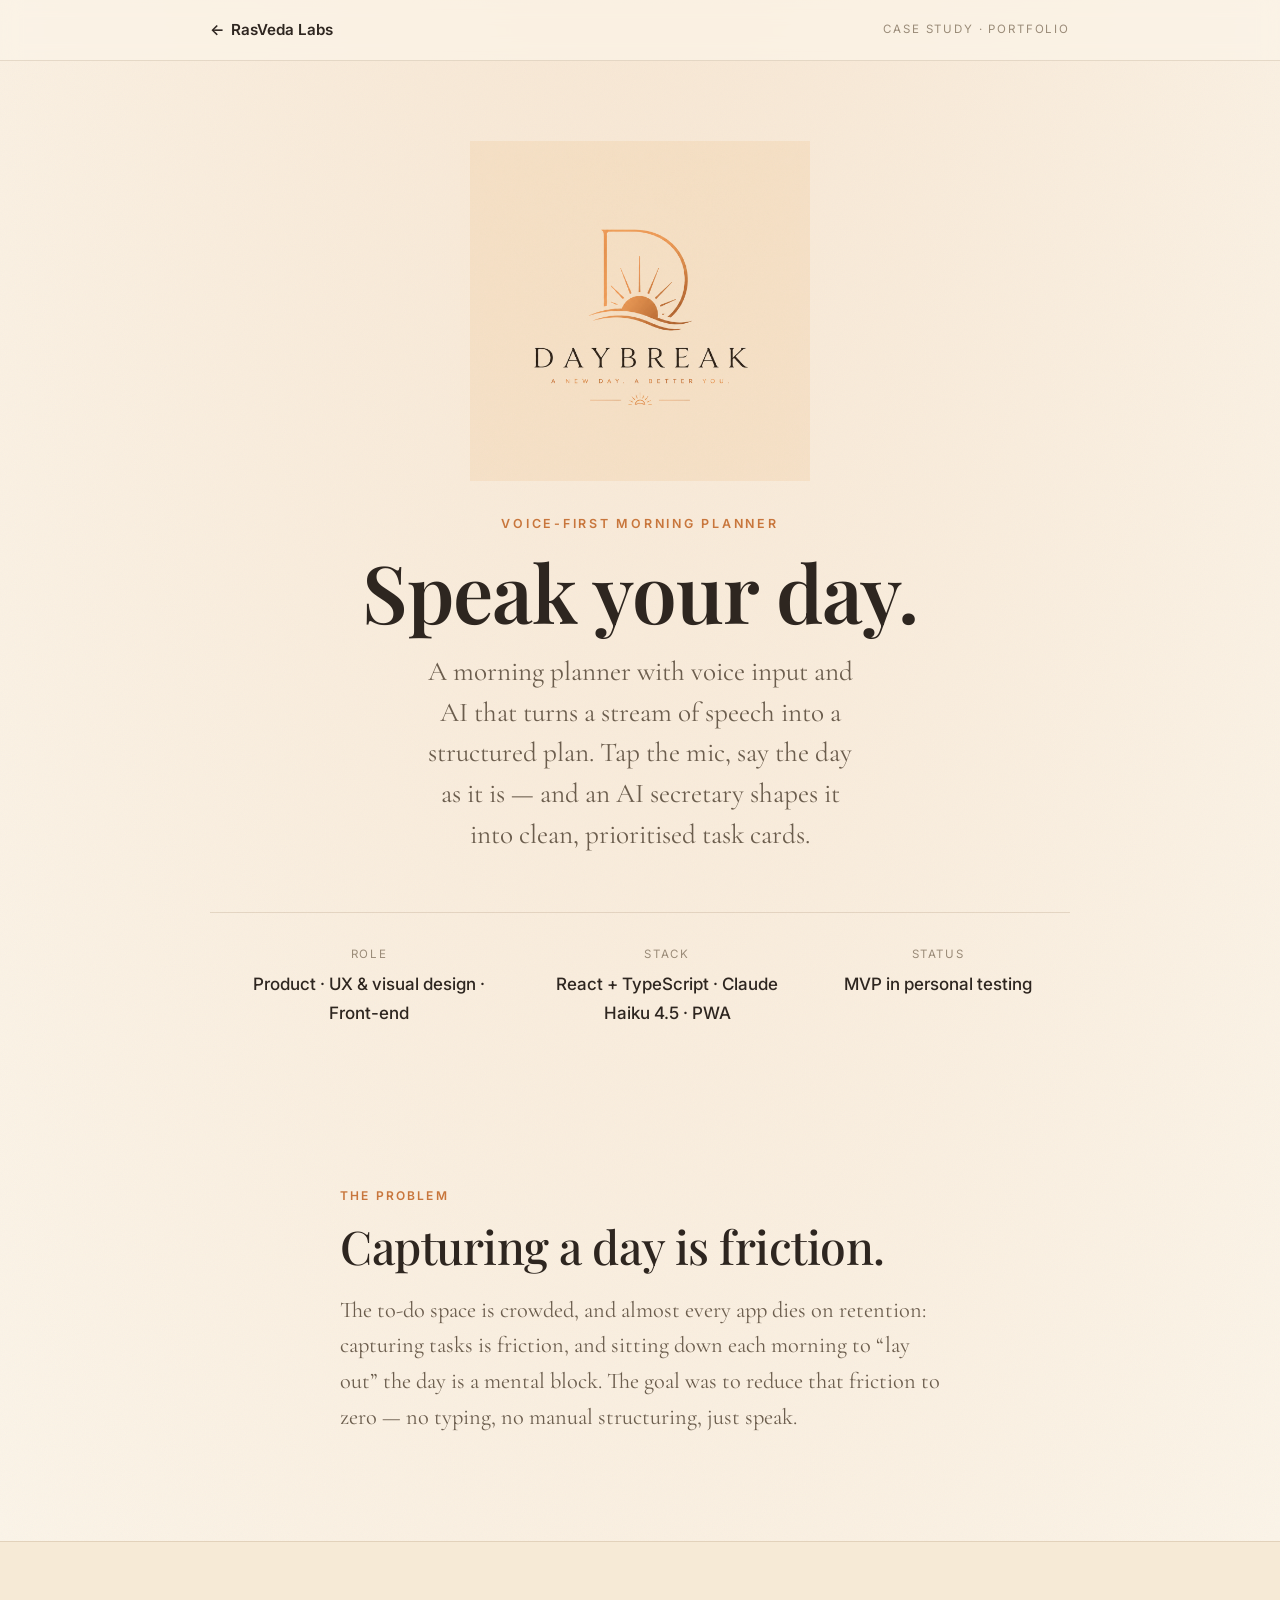
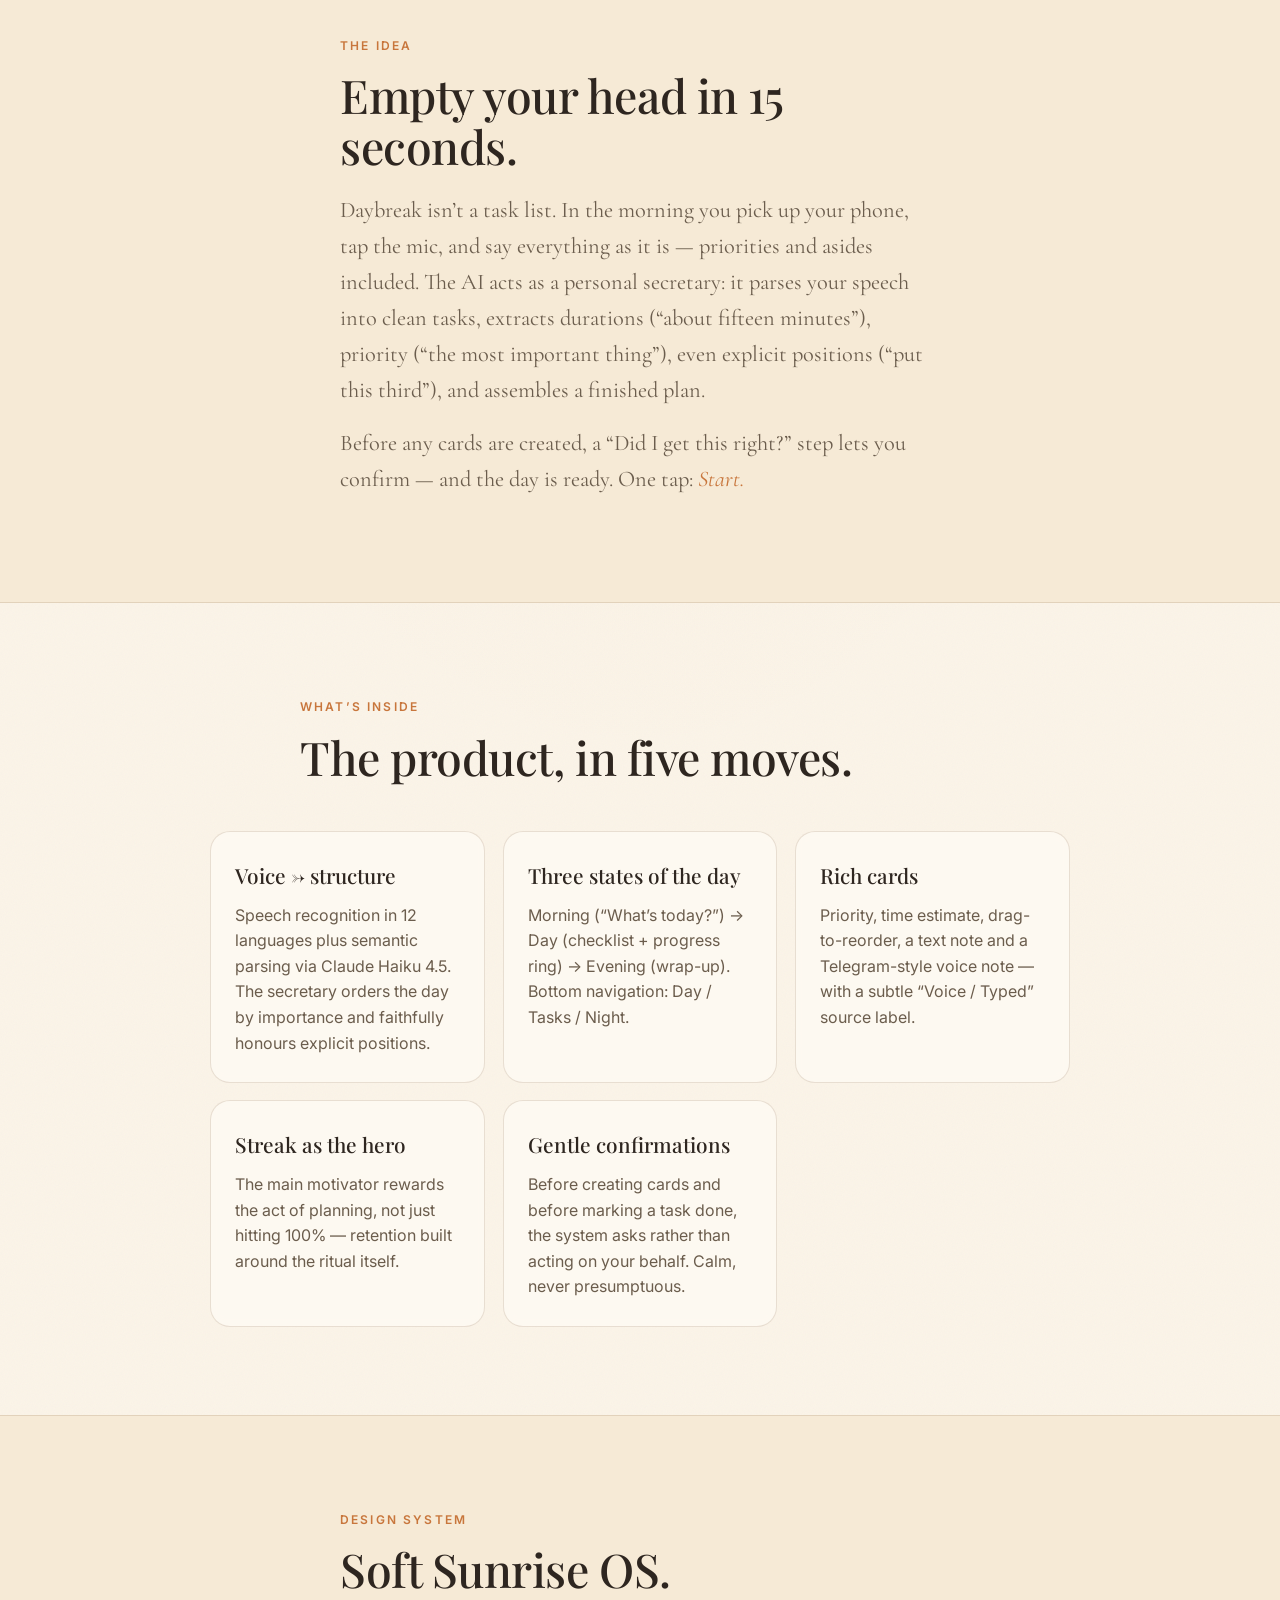
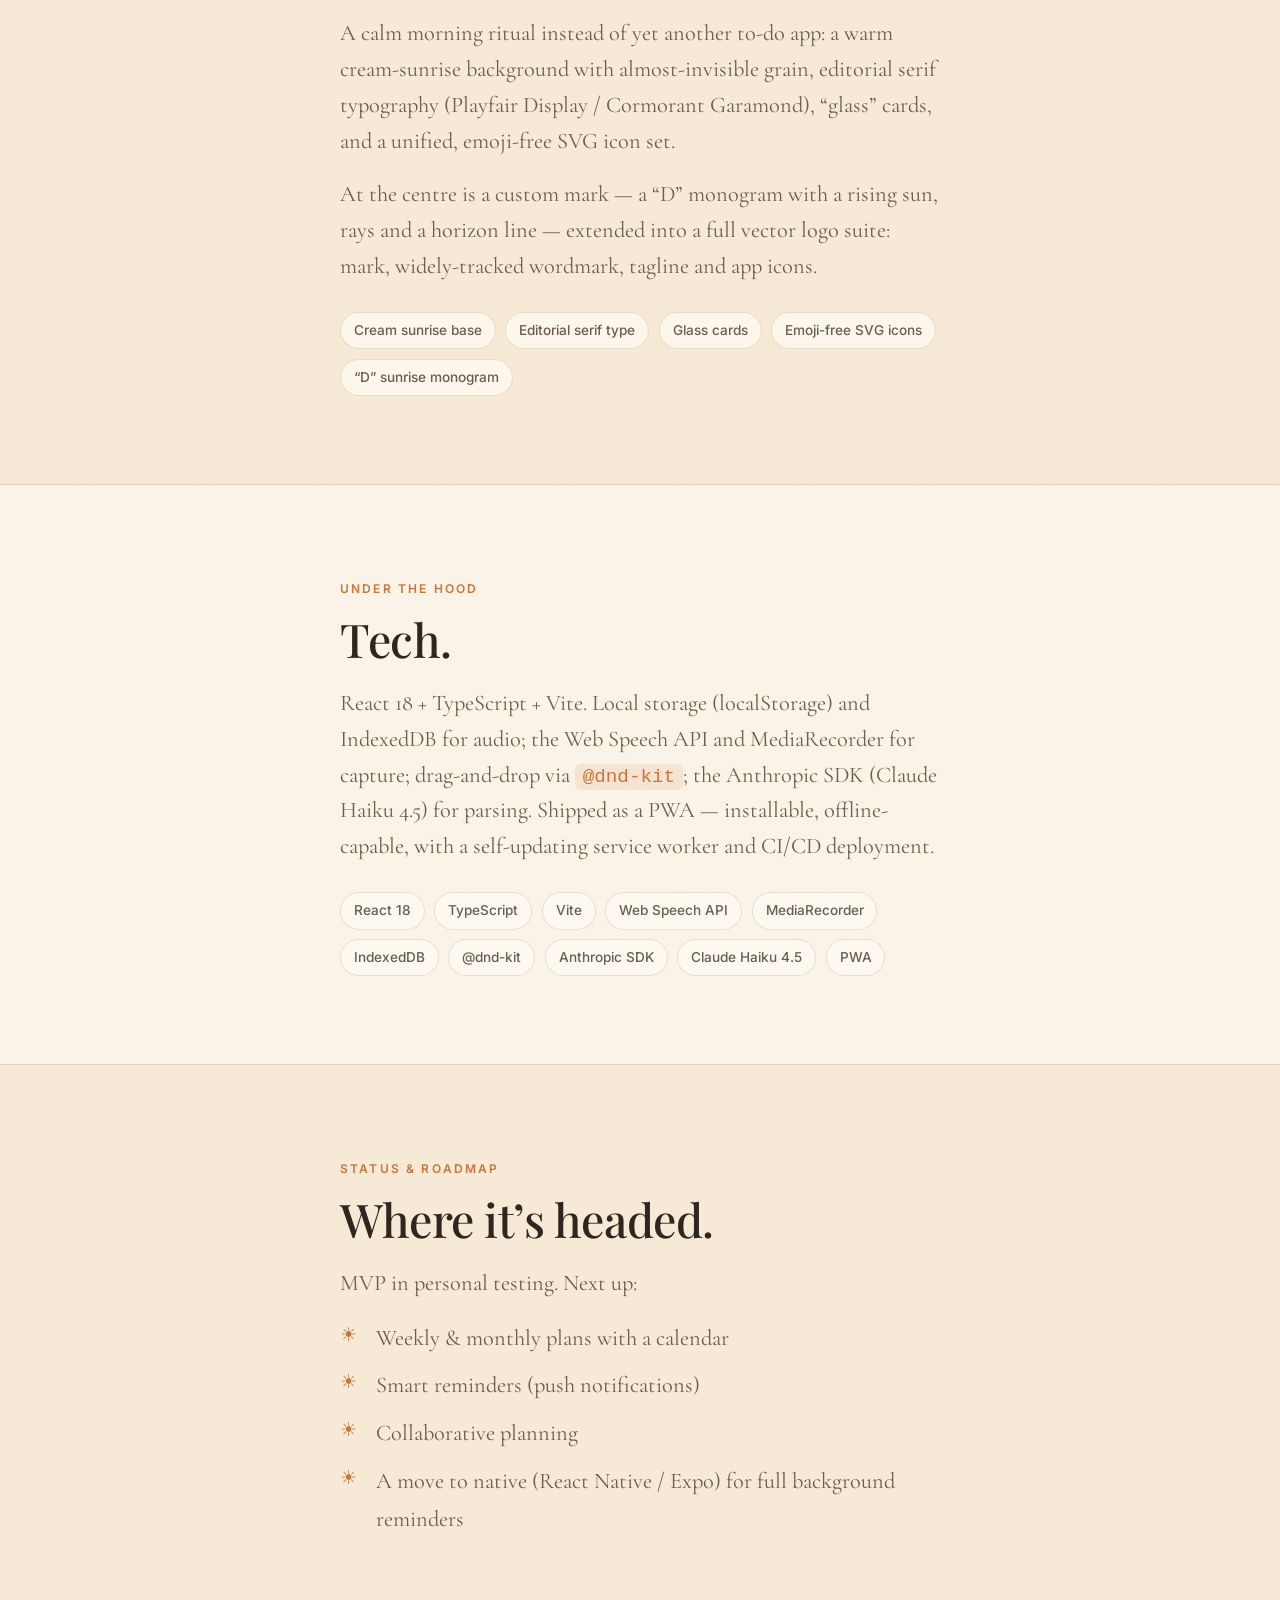
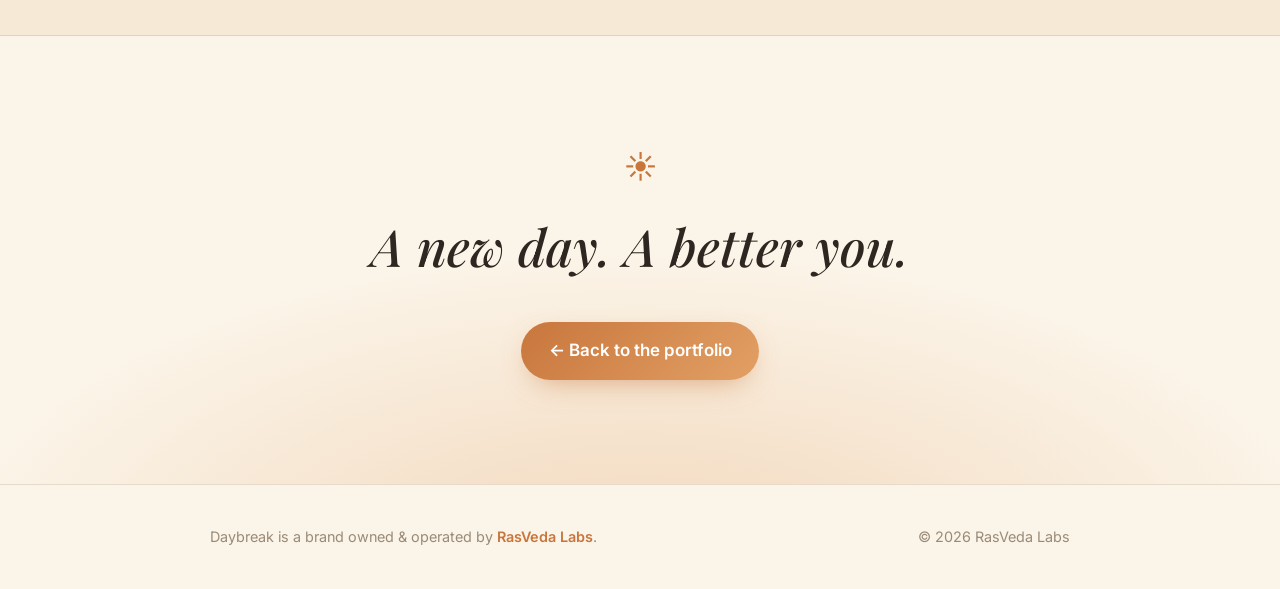
==== brands/daybreak.html @ 84ca842f "Add Daybreak case-study page and update its portfolio card Replace the Daybreak placeholder with rea" ====
<!DOCTYPE html>
<html lang="en">
<head>
  <meta charset="UTF-8" />
  <meta name="viewport" content="width=device-width, initial-scale=1.0" />
  <title>Daybreak — Speak your day · A RasVeda Labs brand</title>
  <meta name="description" content="Daybreak is a morning planner with voice input and AI that turns a stream of speech into a structured plan. A RasVeda Labs brand." />
  <meta name="theme-color" content="#fbf4e8" />

  <meta property="og:type" content="website" />
  <meta property="og:title" content="Daybreak — Speak your day" />
  <meta property="og:description" content="A morning planner with voice input and AI that turns a stream of speech into a structured plan." />
  <meta property="og:site_name" content="RasVeda Labs" />
  <meta property="og:image" content="../assets/daybreak-logo.png" />

  <link rel="icon" href="../assets/favicon.svg" type="image/svg+xml" />
  <link rel="preconnect" href="https://fonts.googleapis.com" />
  <link rel="preconnect" href="https://fonts.gstatic.com" crossorigin />
  <link href="https://fonts.googleapis.com/css2?family=Cormorant+Garamond:ital,wght@0,400;0,500;0,600;1,400&family=Playfair+Display:wght@400;500;600;700&family=Inter:wght@400;500;600&display=swap" rel="stylesheet" />
  <link rel="stylesheet" href="../styles/daybreak.css" />
</head>
<body>
  <a class="skip-link" href="#main">Skip to content</a>

  <header class="db-topbar">
    <div class="db-container db-topbar__inner">
      <a class="db-back" href="../index.html#brands">
        <span aria-hidden="true">←</span> RasVeda Labs
      </a>
      <span class="db-topbar__tag">Case study · Portfolio</span>
    </div>
  </header>

  <main id="main">
    <!-- HERO -->
    <section class="db-hero">
      <div class="db-container db-hero__inner">
        <img class="db-hero__logo reveal" src="../assets/daybreak-logo.png"
             alt="Daybreak — a new day, a better you" width="360" height="360" />
        <p class="db-eyebrow reveal">Voice-first morning planner</p>
        <h1 class="db-hero__title reveal">Speak your day.</h1>
        <p class="db-hero__lead reveal">
          A morning planner with voice input and AI that turns a stream of speech
          into a structured plan. Tap the mic, say the day as it is — and an AI
          secretary shapes it into clean, prioritised task cards.
        </p>

        <dl class="db-meta reveal" aria-label="Project details">
          <div>
            <dt>Role</dt>
            <dd>Product · UX &amp; visual design · Front-end</dd>
          </div>
          <div>
            <dt>Stack</dt>
            <dd>React + TypeScript · Claude Haiku 4.5 · PWA</dd>
          </div>
          <div>
            <dt>Status</dt>
            <dd>MVP in personal testing</dd>
          </div>
        </dl>
      </div>
    </section>

    <!-- PROBLEM -->
    <section class="db-section">
      <div class="db-container db-prose">
        <span class="db-kicker reveal">The problem</span>
        <h2 class="db-h2 reveal">Capturing a day is friction.</h2>
        <p class="reveal">
          The to-do space is crowded, and almost every app dies on retention:
          capturing tasks is friction, and sitting down each morning to
          &ldquo;lay out&rdquo; the day is a mental block. The goal was to reduce
          that friction to zero — no typing, no manual structuring, just speak.
        </p>
      </div>
    </section>

    <!-- IDEA -->
    <section class="db-section db-section--tint">
      <div class="db-container db-prose">
        <span class="db-kicker reveal">The idea</span>
        <h2 class="db-h2 reveal">Empty your head in 15 seconds.</h2>
        <p class="reveal">
          Daybreak isn&rsquo;t a task list. In the morning you pick up your phone,
          tap the mic, and say everything as it is — priorities and asides
          included. The AI acts as a personal secretary: it parses your speech
          into clean tasks, extracts durations (&ldquo;about fifteen minutes&rdquo;),
          priority (&ldquo;the most important thing&rdquo;), even explicit positions
          (&ldquo;put this third&rdquo;), and assembles a finished plan.
        </p>
        <p class="reveal">
          Before any cards are created, a &ldquo;Did I get this right?&rdquo; step
          lets you confirm — and the day is ready. One tap: <em>Start.</em>
        </p>
      </div>
    </section>

    <!-- WHAT'S INSIDE -->
    <section class="db-section">
      <div class="db-container">
        <div class="db-prose">
          <span class="db-kicker reveal">What&rsquo;s inside</span>
          <h2 class="db-h2 reveal">The product, in five moves.</h2>
        </div>

        <div class="db-features">
          <article class="db-card reveal">
            <h3>Voice → structure</h3>
            <p>
              Speech recognition in 12 languages plus semantic parsing via
              Claude Haiku 4.5. The secretary orders the day by importance and
              faithfully honours explicit positions.
            </p>
          </article>

          <article class="db-card reveal">
            <h3>Three states of the day</h3>
            <p>
              Morning (&ldquo;What&rsquo;s today?&rdquo;) → Day (checklist + progress
              ring) → Evening (wrap-up). Bottom navigation: Day / Tasks / Night.
            </p>
          </article>

          <article class="db-card reveal">
            <h3>Rich cards</h3>
            <p>
              Priority, time estimate, drag-to-reorder, a text note and a
              Telegram-style voice note — with a subtle
              &ldquo;Voice / Typed&rdquo; source label.
            </p>
          </article>

          <article class="db-card reveal">
            <h3>Streak as the hero</h3>
            <p>
              The main motivator rewards the act of planning, not just hitting
              100% — retention built around the ritual itself.
            </p>
          </article>

          <article class="db-card reveal">
            <h3>Gentle confirmations</h3>
            <p>
              Before creating cards and before marking a task done, the system
              asks rather than acting on your behalf. Calm, never presumptuous.
            </p>
          </article>
        </div>
      </div>
    </section>

    <!-- DESIGN SYSTEM -->
    <section class="db-section db-section--tint">
      <div class="db-container db-prose">
        <span class="db-kicker reveal">Design system</span>
        <h2 class="db-h2 reveal">Soft Sunrise OS.</h2>
        <p class="reveal">
          A calm morning ritual instead of yet another to-do app: a warm
          cream-sunrise background with almost-invisible grain, editorial serif
          typography (Playfair Display / Cormorant Garamond), &ldquo;glass&rdquo;
          cards, and a unified, emoji-free SVG icon set.
        </p>
        <p class="reveal">
          At the centre is a custom mark — a &ldquo;D&rdquo; monogram with a rising
          sun, rays and a horizon line — extended into a full vector logo suite:
          mark, widely-tracked wordmark, tagline and app icons.
        </p>

        <ul class="db-chips reveal" aria-label="Design tokens">
          <li>Cream sunrise base</li>
          <li>Editorial serif type</li>
          <li>Glass cards</li>
          <li>Emoji-free SVG icons</li>
          <li>&ldquo;D&rdquo; sunrise monogram</li>
        </ul>
      </div>
    </section>

    <!-- TECH -->
    <section class="db-section">
      <div class="db-container db-prose">
        <span class="db-kicker reveal">Under the hood</span>
        <h2 class="db-h2 reveal">Tech.</h2>
        <p class="reveal">
          React 18 + TypeScript + Vite. Local storage (localStorage) and IndexedDB
          for audio; the Web Speech API and MediaRecorder for capture;
          drag-and-drop via <code>@dnd-kit</code>; the Anthropic SDK
          (Claude Haiku 4.5) for parsing. Shipped as a PWA — installable,
          offline-capable, with a self-updating service worker and CI/CD
          deployment.
        </p>

        <div class="db-stack reveal" aria-label="Technologies">
          <span>React 18</span><span>TypeScript</span><span>Vite</span>
          <span>Web Speech API</span><span>MediaRecorder</span>
          <span>IndexedDB</span><span>@dnd-kit</span>
          <span>Anthropic SDK</span><span>Claude Haiku 4.5</span><span>PWA</span>
        </div>
      </div>
    </section>

    <!-- ROADMAP -->
    <section class="db-section db-section--tint">
      <div class="db-container db-prose">
        <span class="db-kicker reveal">Status &amp; roadmap</span>
        <h2 class="db-h2 reveal">Where it&rsquo;s headed.</h2>
        <p class="reveal">
          MVP in personal testing. Next up:
        </p>
        <ul class="db-roadmap reveal">
          <li>Weekly &amp; monthly plans with a calendar</li>
          <li>Smart reminders (push notifications)</li>
          <li>Collaborative planning</li>
          <li>A move to native (React Native / Expo) for full background reminders</li>
        </ul>
      </div>
    </section>

    <!-- CTA -->
    <section class="db-cta">
      <div class="db-container">
        <p class="db-cta__mark reveal">☀</p>
        <h2 class="db-cta__title reveal">A new day. A better you.</h2>
        <a class="db-btn reveal" href="../index.html#brands">← Back to the portfolio</a>
      </div>
    </section>
  </main>

  <footer class="db-footer">
    <div class="db-container db-footer__inner">
      <p>Daybreak is a brand owned &amp; operated by <a href="../index.html">RasVeda Labs</a>.</p>
      <p class="db-footer__meta">&copy; <span id="year">2026</span> RasVeda Labs</p>
    </div>
  </footer>

  <script>
    // Scroll reveal + current year (self-contained, no dependencies)
    (function () {
      var items = document.querySelectorAll(".reveal");
      var reduce = window.matchMedia("(prefers-reduced-motion: reduce)").matches;
      if (reduce || !("IntersectionObserver" in window)) {
        items.forEach(function (el) { el.classList.add("is-visible"); });
      } else {
        var io = new IntersectionObserver(function (entries, obs) {
          entries.forEach(function (e) {
            if (e.isIntersecting) { e.target.classList.add("is-visible"); obs.unobserve(e.target); }
          });
        }, { threshold: 0.12, rootMargin: "0px 0px -6% 0px" });
        items.forEach(function (el) { io.observe(el); });
      }
      var y = document.getElementById("year");
      if (y) y.textContent = new Date().getFullYear();
    })();
  </script>
</body>
</html>
---- styles/daybreak.css ----
/* =========================================================
   Daybreak — "Soft Sunrise OS"
   Case-study page for the RasVeda Labs portfolio
   ========================================================= */

:root {
  --db-bg:        #fbf4e8;   /* cream sunrise */
  --db-bg-tint:   #f6ead6;   /* warmer band   */
  --db-card:      rgba(255, 252, 246, 0.66);
  --db-line:      rgba(120, 84, 48, 0.16);

  --db-ink:       #2e2620;   /* deep warm brown */
  --db-ink-soft:  #6b5d4d;
  --db-ink-dim:   #9a8b78;

  --db-accent:    #c8763c;   /* terracotta sunrise */
  --db-accent-2:  #e2a065;   /* light ray          */

  --db-radius:    20px;
  --db-maxw:      940px;

  --db-serif:  "Playfair Display", Georgia, "Times New Roman", serif;
  --db-serif2: "Cormorant Garamond", Georgia, serif;
  --db-sans:   "Inter", system-ui, -apple-system, "Segoe UI", Roboto, sans-serif;
  --db-ease:   cubic-bezier(0.22, 1, 0.36, 1);
}

* , *::before, *::after { box-sizing: border-box; }
html { scroll-behavior: smooth; }

@media (prefers-reduced-motion: reduce) {
  html { scroll-behavior: auto; }
  * { animation-duration: 0.001ms !important; transition-duration: 0.001ms !important; }
}

body {
  margin: 0;
  font-family: var(--db-sans);
  color: var(--db-ink);
  background: var(--db-bg);
  /* almost-invisible grain */
  background-image:
    radial-gradient(120% 90% at 50% -10%, rgba(226, 160, 101, 0.18), transparent 60%),
    url("data:image/svg+xml,%3Csvg xmlns='http://www.w3.org/2000/svg' width='120' height='120'%3E%3Cfilter id='n'%3E%3CfeTurbulence type='fractalNoise' baseFrequency='0.9' numOctaves='2'/%3E%3C/filter%3E%3Crect width='100%25' height='100%25' filter='url(%23n)' opacity='0.035'/%3E%3C/svg%3E");
  font-size: 17px;
  line-height: 1.7;
  -webkit-font-smoothing: antialiased;
  text-rendering: optimizeLegibility;
}

img { max-width: 100%; display: block; }
a { color: inherit; text-decoration: none; }

.skip-link {
  position: absolute; left: -999px; top: 0;
}
.skip-link:focus {
  position: fixed; left: 12px; top: 12px;
  background: var(--db-accent); color: #fff;
  padding: 10px 16px; border-radius: 10px; z-index: 100;
}

.db-container {
  width: 100%;
  max-width: var(--db-maxw);
  margin-inline: auto;
  padding-inline: clamp(20px, 5vw, 40px);
}

/* ---------- Topbar ---------- */
.db-topbar {
  position: sticky; top: 0; z-index: 20;
  backdrop-filter: blur(10px);
  background: rgba(251, 244, 232, 0.72);
  border-bottom: 1px solid var(--db-line);
}
.db-topbar__inner {
  display: flex; align-items: center; justify-content: space-between;
  height: 60px;
}
.db-back {
  font-weight: 600; font-size: 0.95rem; color: var(--db-ink);
  display: inline-flex; align-items: center; gap: 0.45em;
  transition: color 0.2s var(--db-ease);
}
.db-back:hover { color: var(--db-accent); }
.db-topbar__tag {
  font-size: 0.72rem; letter-spacing: 0.16em; text-transform: uppercase;
  color: var(--db-ink-dim);
}

/* ---------- Hero ---------- */
.db-hero { padding: clamp(2.5rem, 7vw, 5rem) 0 clamp(2.5rem, 6vw, 4rem); }
.db-hero__inner { text-align: center; }
.db-hero__logo {
  width: clamp(220px, 40vw, 340px); height: auto;
  margin: 0 auto clamp(1rem, 3vw, 2rem);
  mix-blend-mode: multiply;   /* melt the cream logo bg into the page */
}
.db-eyebrow {
  font-size: 0.78rem; letter-spacing: 0.22em; text-transform: uppercase;
  color: var(--db-accent); font-weight: 600; margin: 0 0 1rem;
}
.db-hero__title {
  font-family: var(--db-serif);
  font-weight: 600;
  font-size: clamp(2.8rem, 8vw, 5rem);
  line-height: 1.02; letter-spacing: -0.01em;
  margin: 0 0 1.25rem;
}
.db-hero__lead {
  font-family: var(--db-serif2);
  font-size: clamp(1.25rem, 3vw, 1.7rem);
  line-height: 1.5; color: var(--db-ink-soft);
  max-width: 34ch; margin: 0 auto;
}

/* ---------- Meta ---------- */
.db-meta {
  display: flex; flex-wrap: wrap; justify-content: center;
  gap: clamp(1.5rem, 5vw, 3.5rem);
  margin: clamp(2.5rem, 5vw, 3.5rem) 0 0;
  padding-top: 2rem;
  border-top: 1px solid var(--db-line);
}
.db-meta div { margin: 0; max-width: 22ch; }
.db-meta dt {
  font-size: 0.72rem; letter-spacing: 0.14em; text-transform: uppercase;
  color: var(--db-ink-dim); margin-bottom: 0.35rem;
}
.db-meta dd { margin: 0; font-weight: 500; color: var(--db-ink); }

/* ---------- Sections ---------- */
.db-section { padding: clamp(3rem, 8vw, 5.5rem) 0; }
.db-section--tint {
  background: var(--db-bg-tint);
  border-block: 1px solid var(--db-line);
}
.db-prose { max-width: 680px; margin-inline: auto; }
.db-kicker {
  display: inline-block;
  font-size: 0.75rem; letter-spacing: 0.18em; text-transform: uppercase;
  color: var(--db-accent); font-weight: 600; margin-bottom: 0.9rem;
}
.db-h2 {
  font-family: var(--db-serif);
  font-weight: 500;
  font-size: clamp(1.9rem, 4.6vw, 2.9rem);
  line-height: 1.1; letter-spacing: -0.01em;
  margin: 0 0 1.25rem;
}
.db-prose p {
  font-family: var(--db-serif2);
  font-size: clamp(1.15rem, 2.4vw, 1.4rem);
  line-height: 1.6; color: var(--db-ink-soft);
  margin: 0 0 1.1rem;
}
.db-prose p em { color: var(--db-accent); font-style: italic; }
.db-prose code {
  font-family: ui-monospace, "SF Mono", Menlo, monospace;
  font-size: 0.86em; background: rgba(200, 118, 60, 0.12);
  color: var(--db-accent); padding: 0.1em 0.4em; border-radius: 6px;
}

/* ---------- Feature cards ---------- */
.db-features {
  display: grid;
  grid-template-columns: repeat(auto-fit, minmax(260px, 1fr));
  gap: 1.1rem;
  margin-top: clamp(2rem, 4vw, 3rem);
}
.db-card {
  background: var(--db-card);
  border: 1px solid var(--db-line);
  border-radius: var(--db-radius);
  padding: 1.6rem 1.5rem;
  backdrop-filter: blur(6px);
  transition: transform 0.35s var(--db-ease), box-shadow 0.35s var(--db-ease);
}
.db-card:hover {
  transform: translateY(-4px);
  box-shadow: 0 18px 40px -24px rgba(120, 70, 30, 0.5);
}
.db-card h3 {
  font-family: var(--db-serif);
  font-weight: 500; font-size: 1.3rem;
  margin: 0 0 0.6rem;
}
.db-card p {
  margin: 0; color: var(--db-ink-soft); font-size: 1rem; line-height: 1.6;
}

/* ---------- Chips / tokens ---------- */
.db-chips, .db-stack {
  list-style: none; padding: 0; margin: 1.75rem 0 0;
  display: flex; flex-wrap: wrap; gap: 0.6rem;
}
.db-chips li, .db-stack span {
  font-family: var(--db-sans);
  font-size: 0.85rem; font-weight: 500;
  padding: 0.45em 0.95em;
  border: 1px solid var(--db-line);
  border-radius: 999px;
  background: var(--db-card);
  color: var(--db-ink-soft);
}

/* ---------- Roadmap ---------- */
.db-roadmap {
  margin: 0.5rem 0 0; padding: 0; list-style: none;
  font-family: var(--db-serif2);
  font-size: clamp(1.15rem, 2.4vw, 1.4rem);
  color: var(--db-ink-soft);
}
.db-roadmap li {
  position: relative; padding-left: 1.6em; margin-bottom: 0.6rem;
}
.db-roadmap li::before {
  content: "☀"; position: absolute; left: 0; top: 0;
  color: var(--db-accent); font-size: 0.85em;
}

/* ---------- CTA ---------- */
.db-cta {
  text-align: center;
  padding: clamp(4rem, 9vw, 6.5rem) 0;
  background:
    radial-gradient(90% 120% at 50% 120%, rgba(226, 160, 101, 0.35), transparent 60%),
    var(--db-bg);
}
.db-cta__mark { font-size: 2rem; color: var(--db-accent); margin: 0 0 0.5rem; }
.db-cta__title {
  font-family: var(--db-serif);
  font-weight: 500; font-style: italic;
  font-size: clamp(2rem, 5vw, 3.2rem);
  margin: 0 0 2rem;
}
.db-btn {
  display: inline-flex; align-items: center; gap: 0.5em;
  padding: 0.85em 1.6em; border-radius: 999px;
  font-weight: 600; font-family: var(--db-sans);
  color: #fff;
  background: linear-gradient(135deg, var(--db-accent), var(--db-accent-2));
  box-shadow: 0 10px 30px -12px rgba(200, 118, 60, 0.7);
  transition: transform 0.25s var(--db-ease), box-shadow 0.25s var(--db-ease);
}
.db-btn:hover { transform: translateY(-2px); box-shadow: 0 16px 40px -12px rgba(200, 118, 60, 0.8); }

/* ---------- Footer ---------- */
.db-footer {
  border-top: 1px solid var(--db-line);
  padding: 2.5rem 0;
  background: var(--db-bg);
}
.db-footer__inner {
  display: flex; flex-wrap: wrap; gap: 0.75rem;
  justify-content: space-between; align-items: center;
  color: var(--db-ink-dim); font-size: 0.9rem;
}
.db-footer__inner p { margin: 0; }
.db-footer a { color: var(--db-accent); font-weight: 600; }
.db-footer a:hover { text-decoration: underline; }

/* ---------- Reveal ---------- */
.reveal {
  opacity: 0; transform: translateY(20px);
  transition: opacity 0.7s var(--db-ease), transform 0.7s var(--db-ease);
}
.reveal.is-visible { opacity: 1; transform: none; }

@media (max-width: 560px) {
  .db-meta { gap: 1.5rem; }
  .db-meta div { max-width: none; }
}
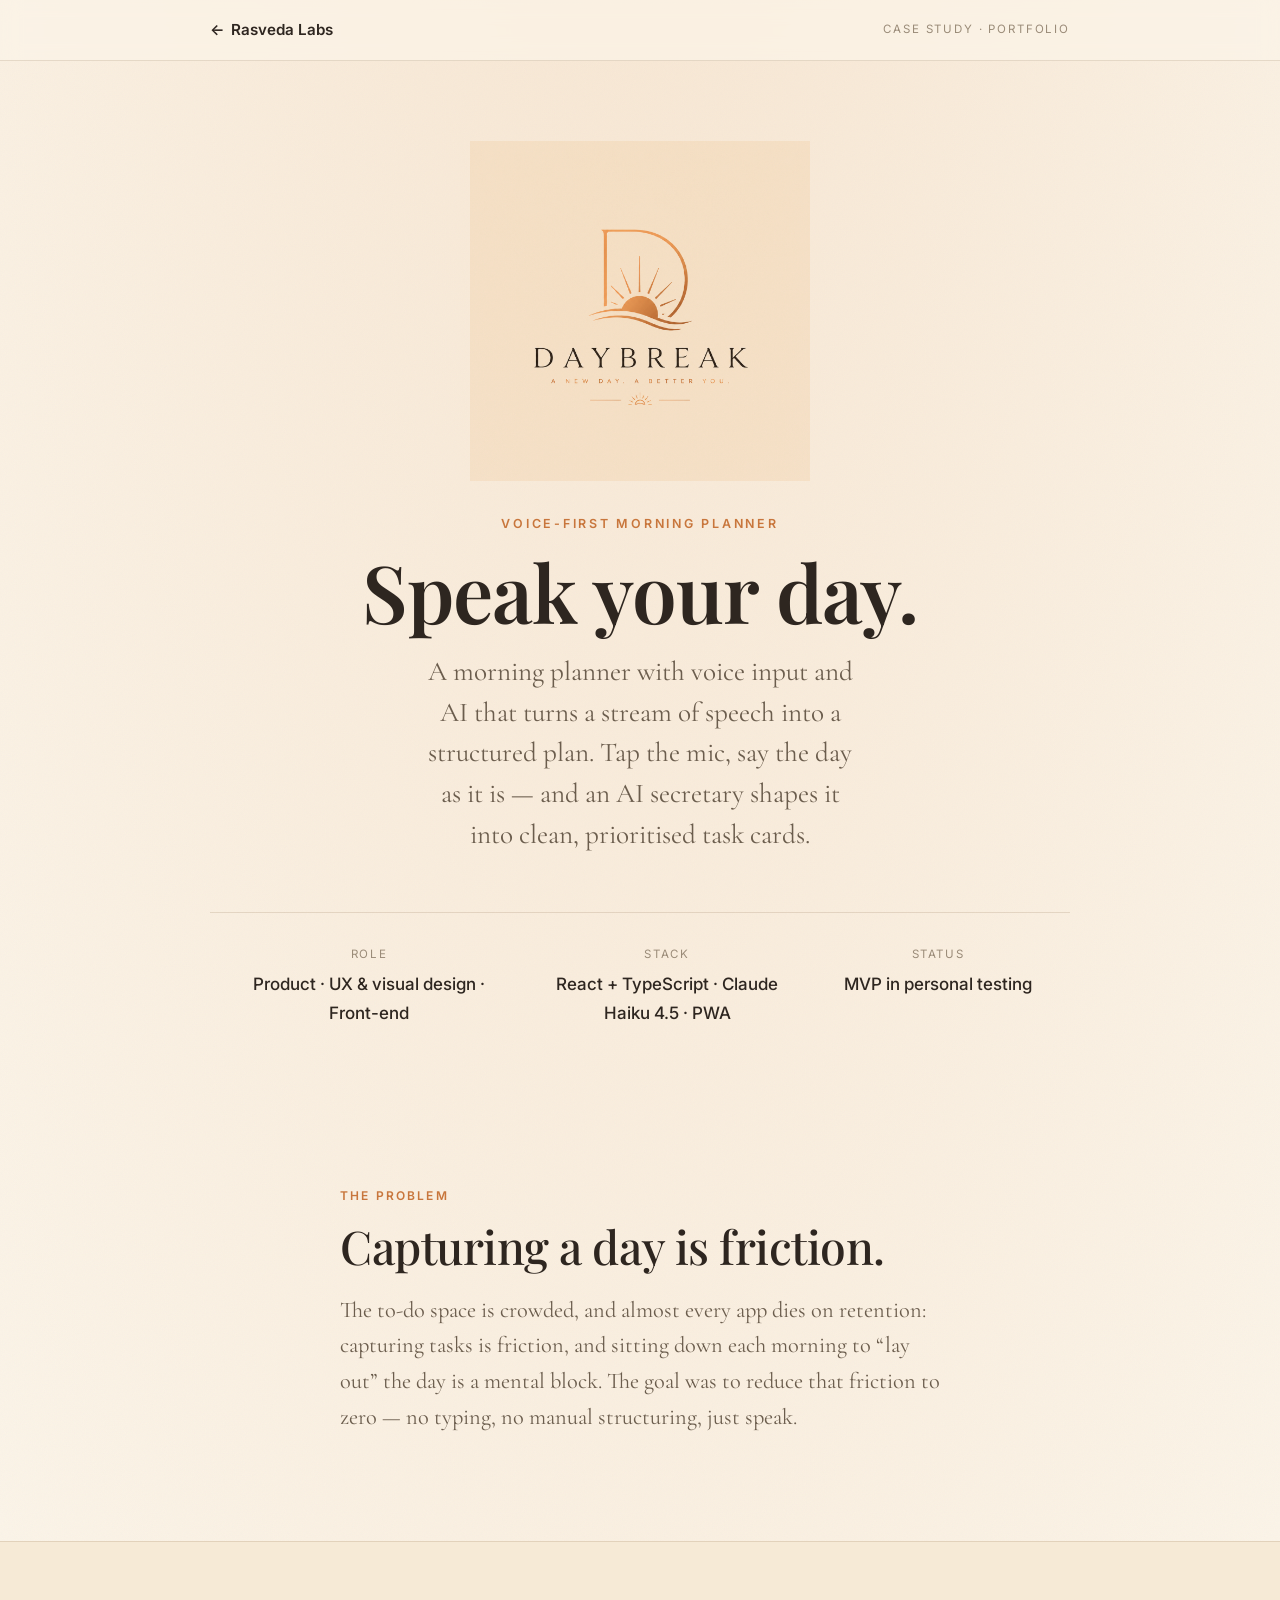
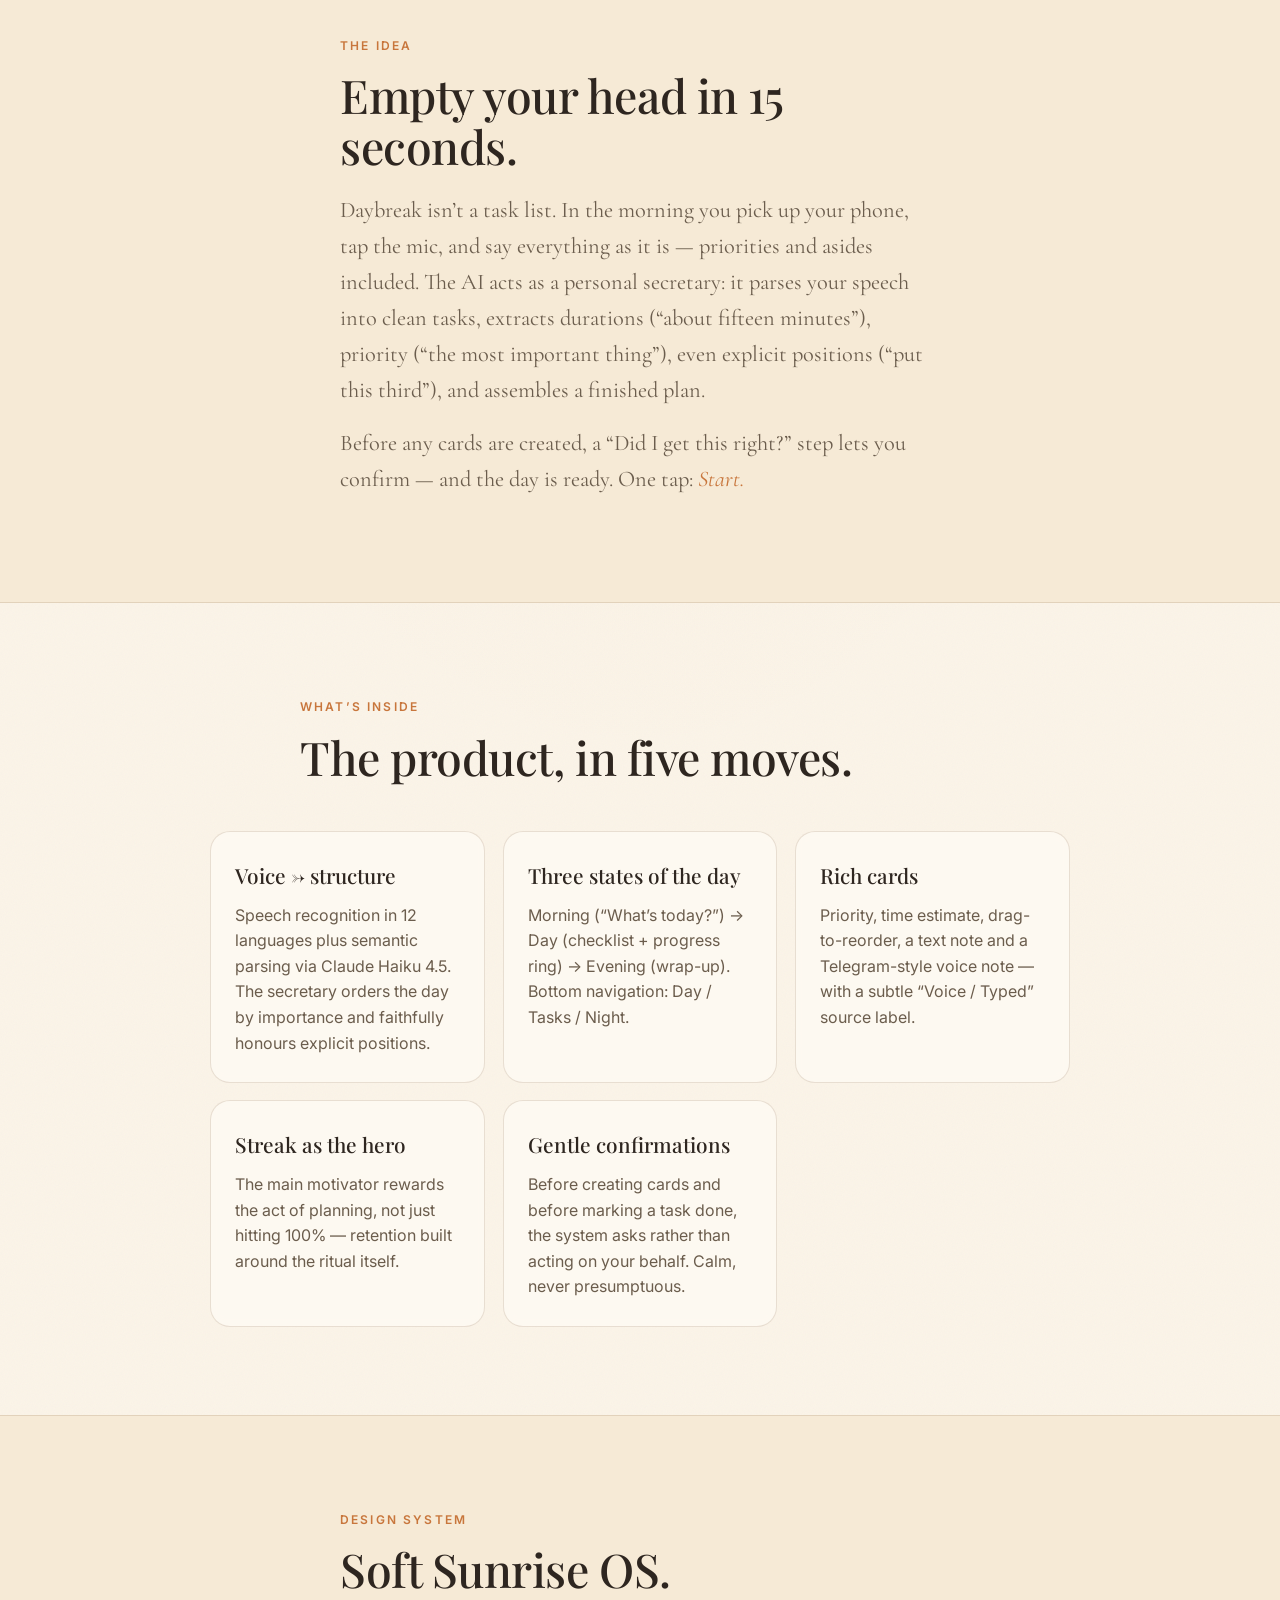
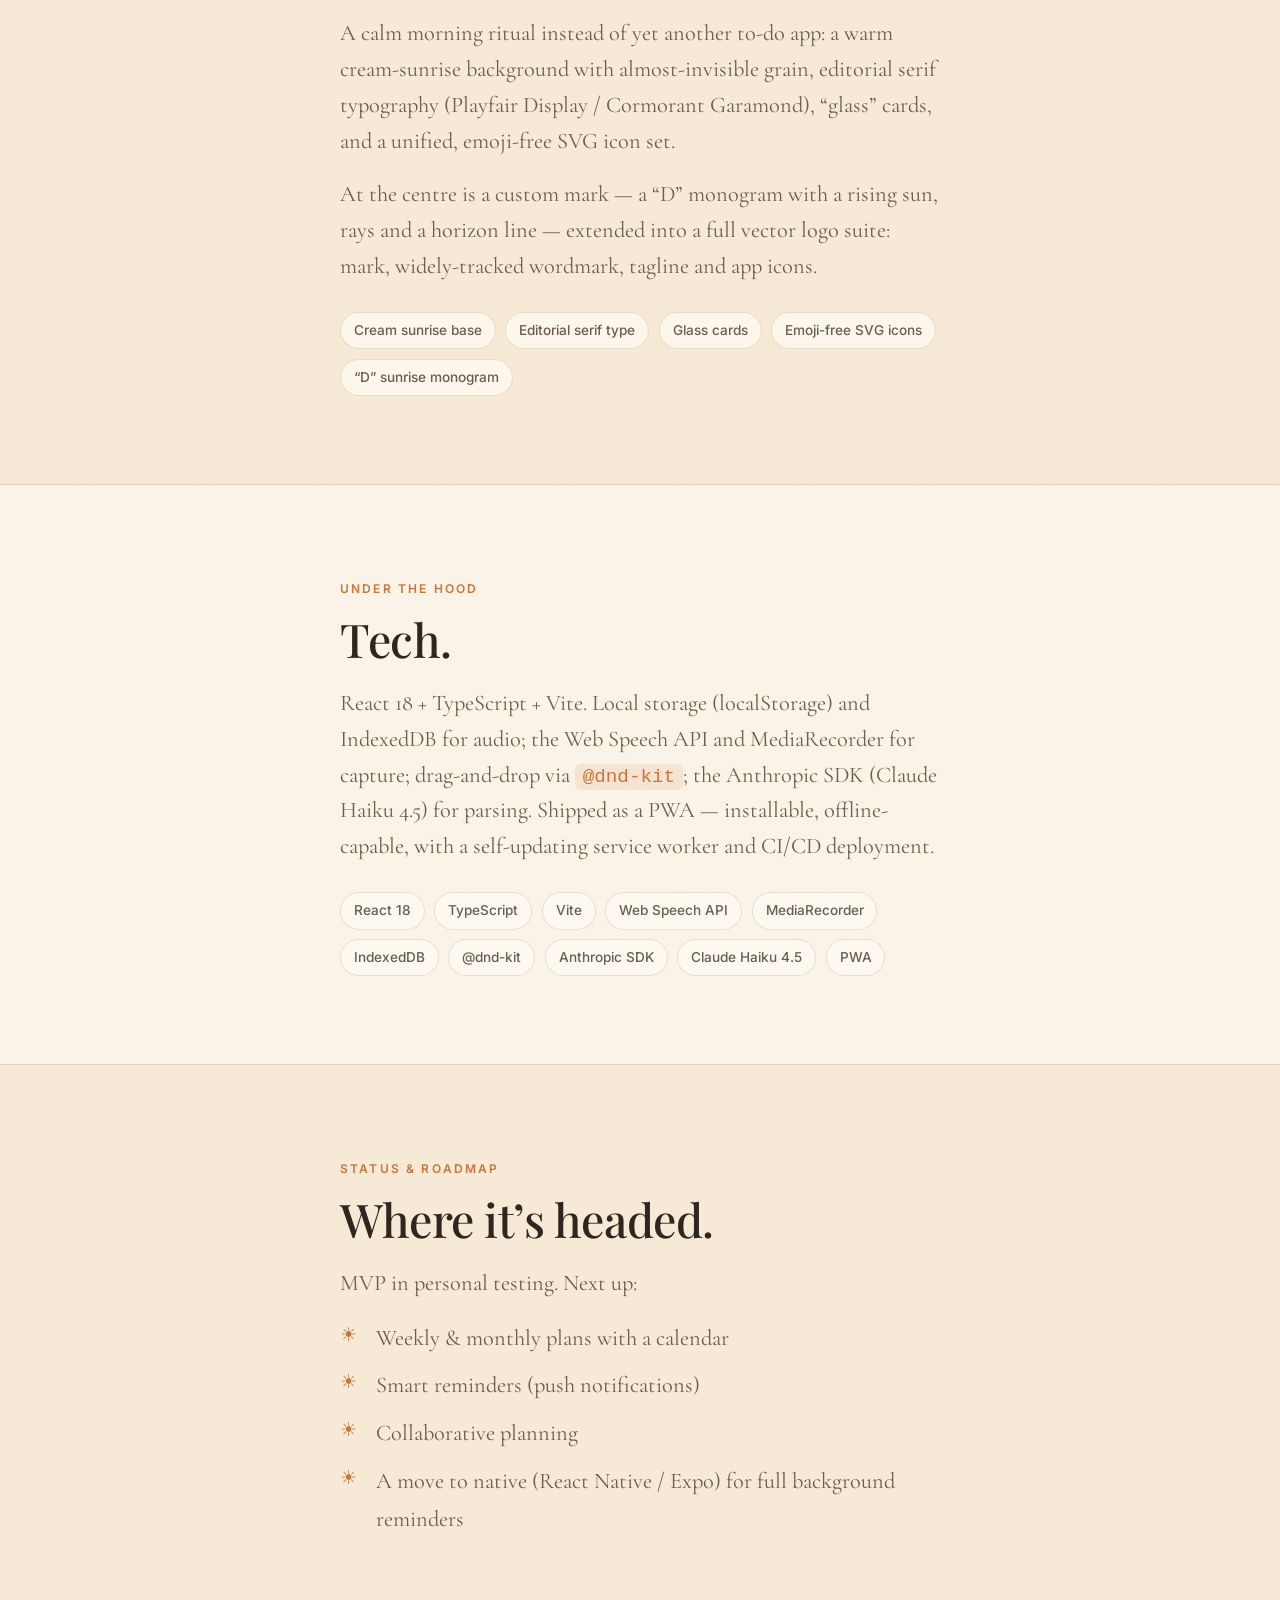
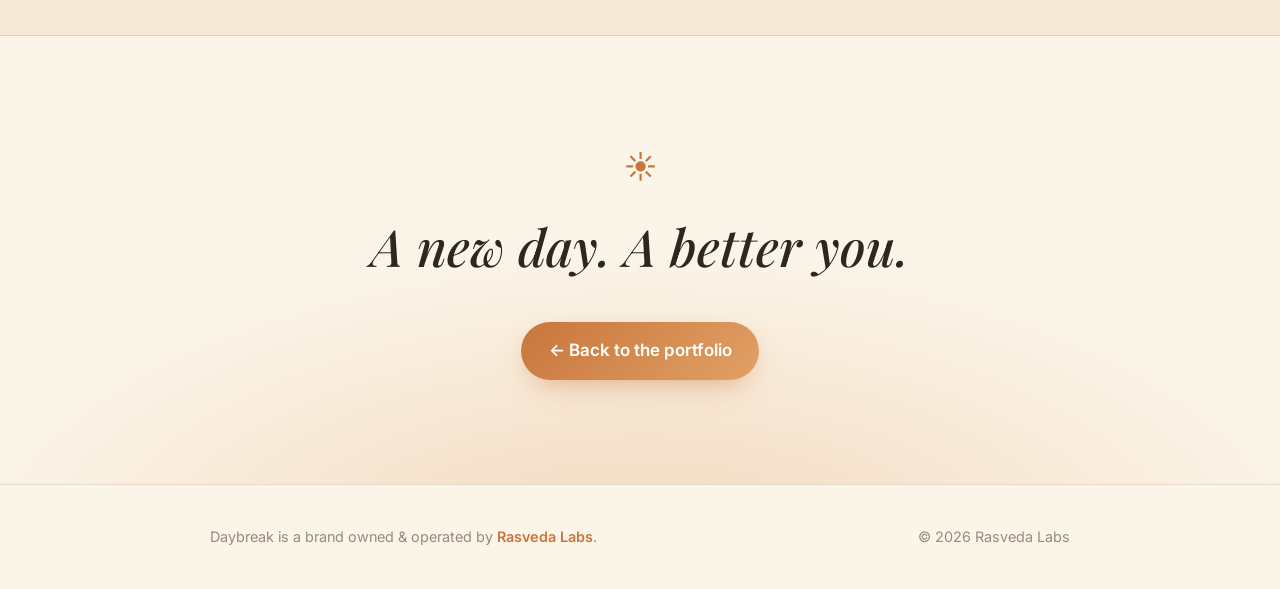
==== commit 24a60174: "Rename brand from "RasVeda Labs" to "Rasveda Labs" Update the brand name capitalisation across all p" ====
--- a/brands/daybreak.html
+++ b/brands/daybreak.html
@@ -3,14 +3,14 @@
 <head>
   <meta charset="UTF-8" />
   <meta name="viewport" content="width=device-width, initial-scale=1.0" />
-  <title>Daybreak — Speak your day · A RasVeda Labs brand</title>
-  <meta name="description" content="Daybreak is a morning planner with voice input and AI that turns a stream of speech into a structured plan. A RasVeda Labs brand." />
+  <title>Daybreak — Speak your day · A Rasveda Labs brand</title>
+  <meta name="description" content="Daybreak is a morning planner with voice input and AI that turns a stream of speech into a structured plan. A Rasveda Labs brand." />
   <meta name="theme-color" content="#fbf4e8" />
 
   <meta property="og:type" content="website" />
   <meta property="og:title" content="Daybreak — Speak your day" />
   <meta property="og:description" content="A morning planner with voice input and AI that turns a stream of speech into a structured plan." />
-  <meta property="og:site_name" content="RasVeda Labs" />
+  <meta property="og:site_name" content="Rasveda Labs" />
   <meta property="og:image" content="../assets/daybreak-logo.png" />
 
   <link rel="icon" href="../assets/favicon.svg" type="image/svg+xml" />
@@ -25,7 +25,7 @@
   <header class="db-topbar">
     <div class="db-container db-topbar__inner">
       <a class="db-back" href="../index.html#brands">
-        <span aria-hidden="true">←</span> RasVeda Labs
+        <span aria-hidden="true">←</span> Rasveda Labs
       </a>
       <span class="db-topbar__tag">Case study · Portfolio</span>
     </div>
@@ -229,8 +229,8 @@
 
   <footer class="db-footer">
     <div class="db-container db-footer__inner">
-      <p>Daybreak is a brand owned &amp; operated by <a href="../index.html">RasVeda Labs</a>.</p>
-      <p class="db-footer__meta">&copy; <span id="year">2026</span> RasVeda Labs</p>
+      <p>Daybreak is a brand owned &amp; operated by <a href="../index.html">Rasveda Labs</a>.</p>
+      <p class="db-footer__meta">&copy; <span id="year">2026</span> Rasveda Labs</p>
     </div>
   </footer>
 
--- a/styles/daybreak.css
+++ b/styles/daybreak.css
@@ -1,6 +1,6 @@
 /* =========================================================
    Daybreak — "Soft Sunrise OS"
-   Case-study page for the RasVeda Labs portfolio
+   Case-study page for the Rasveda Labs portfolio
    ========================================================= */
 
 :root {
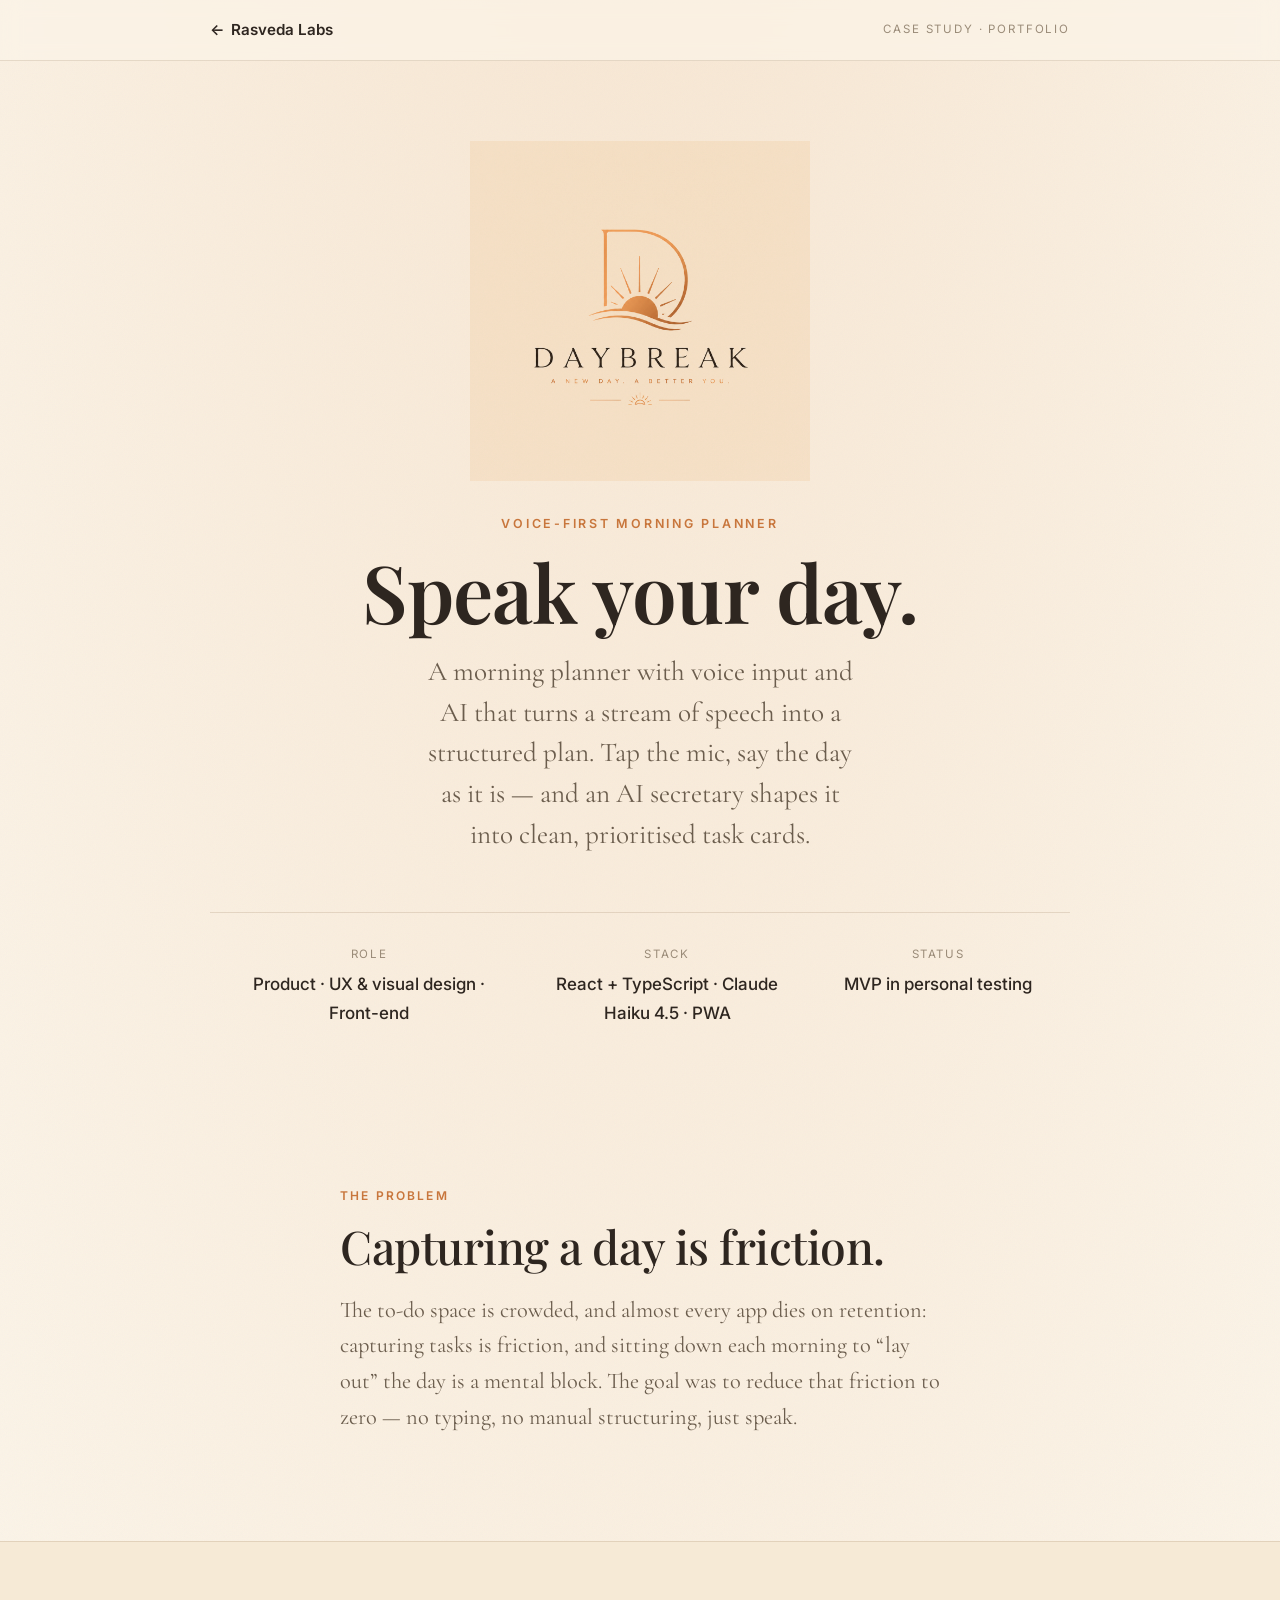
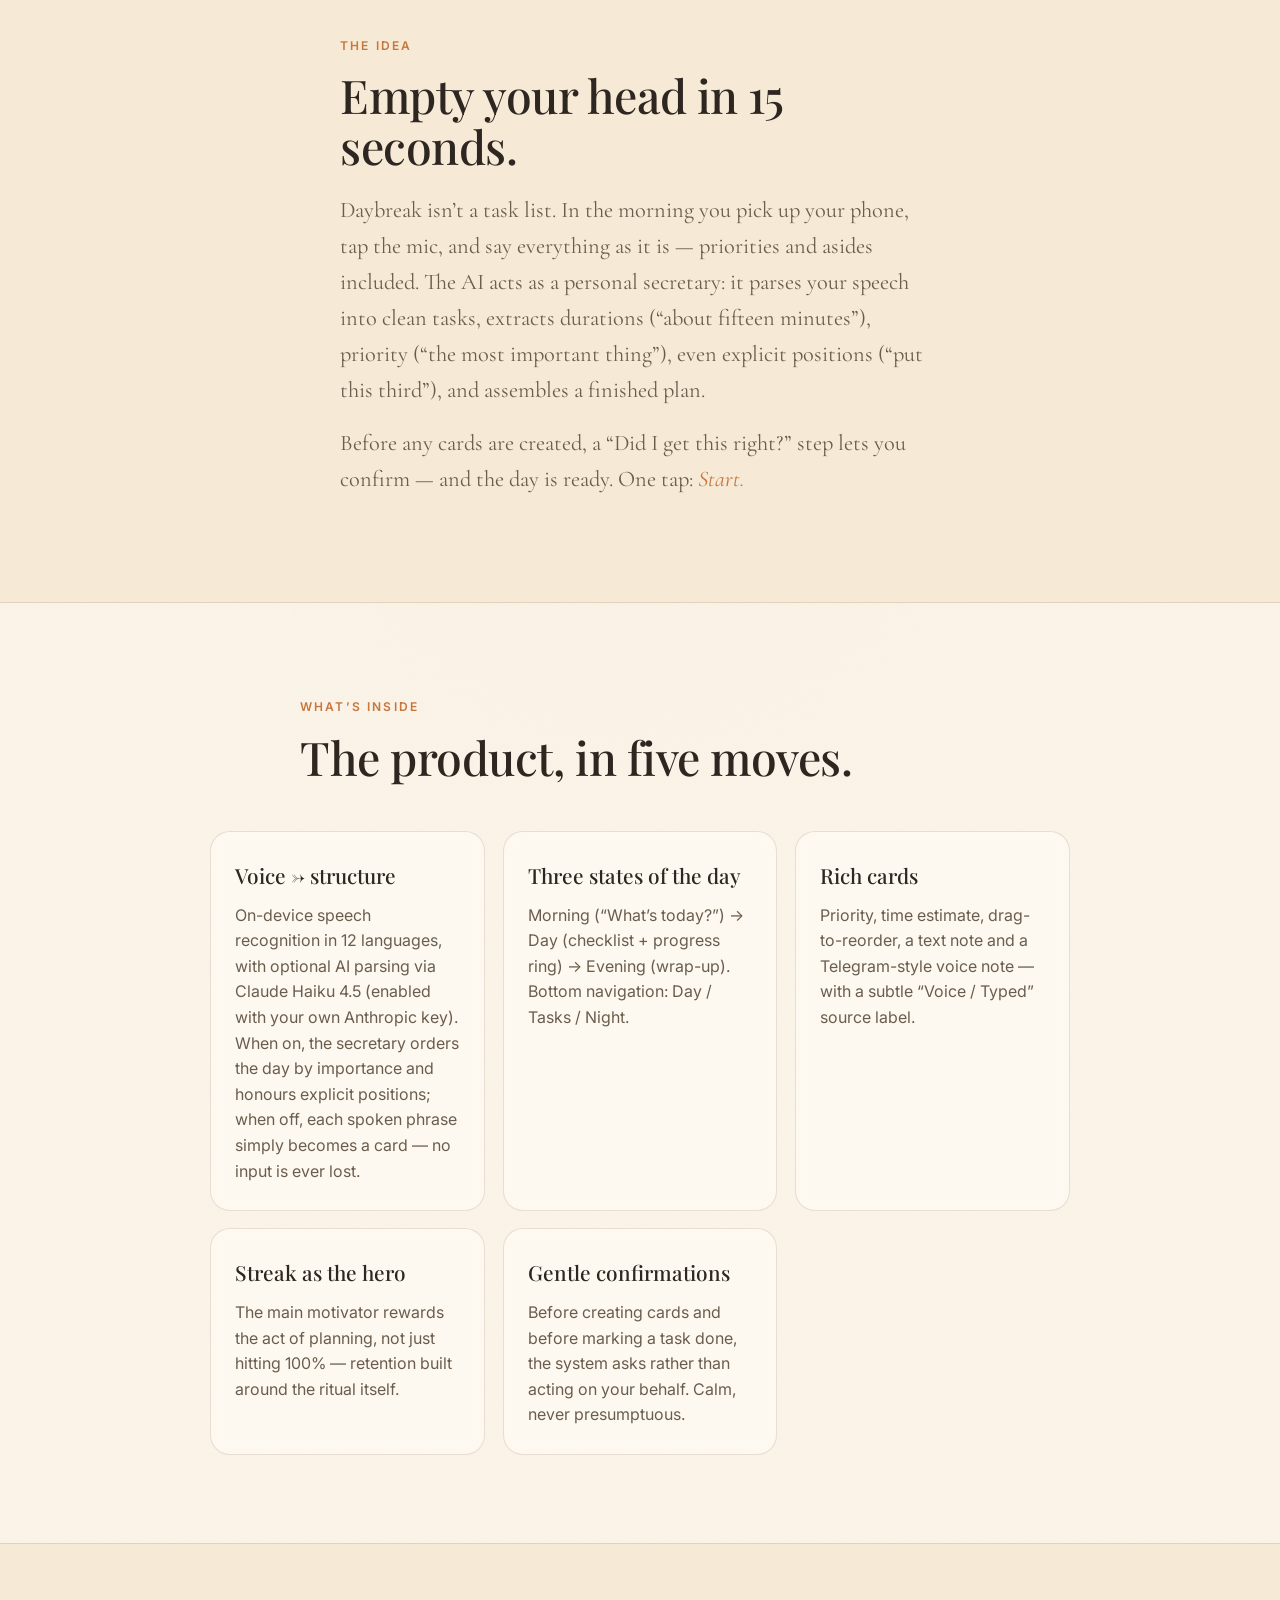
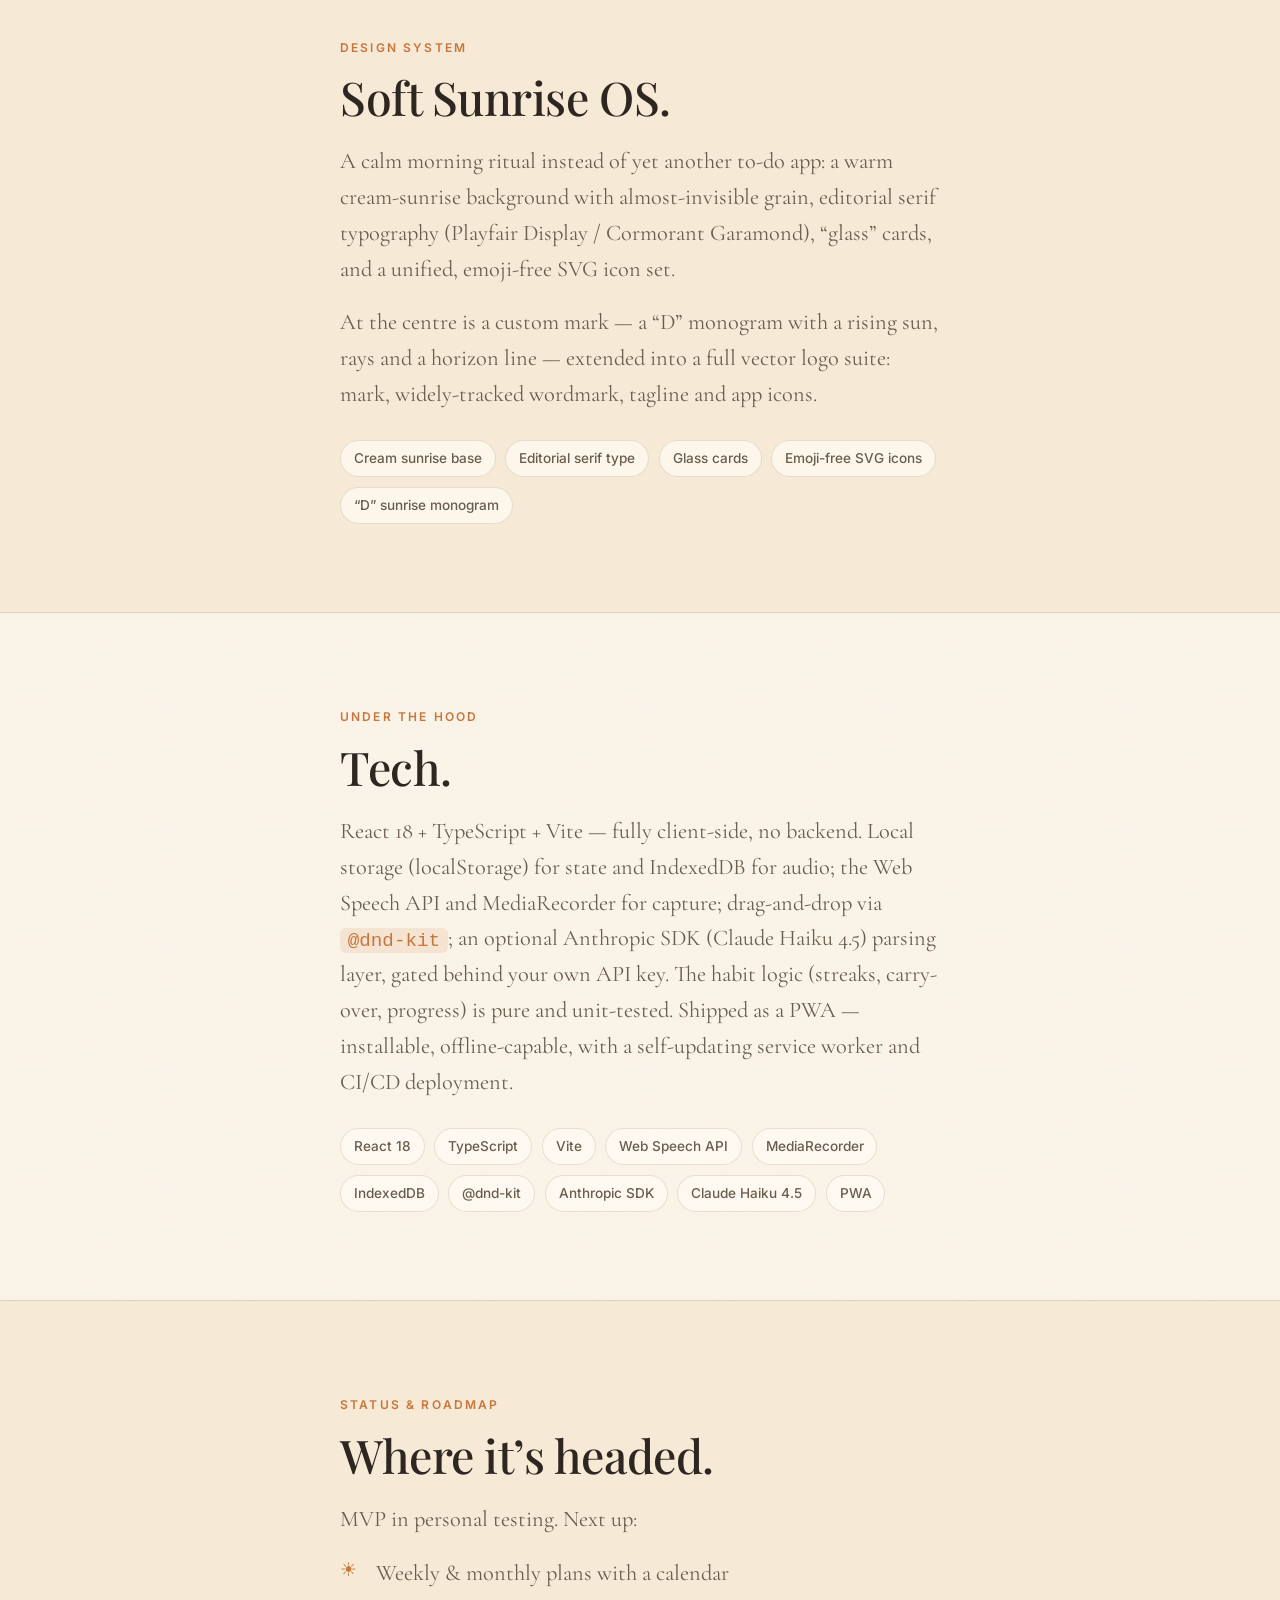
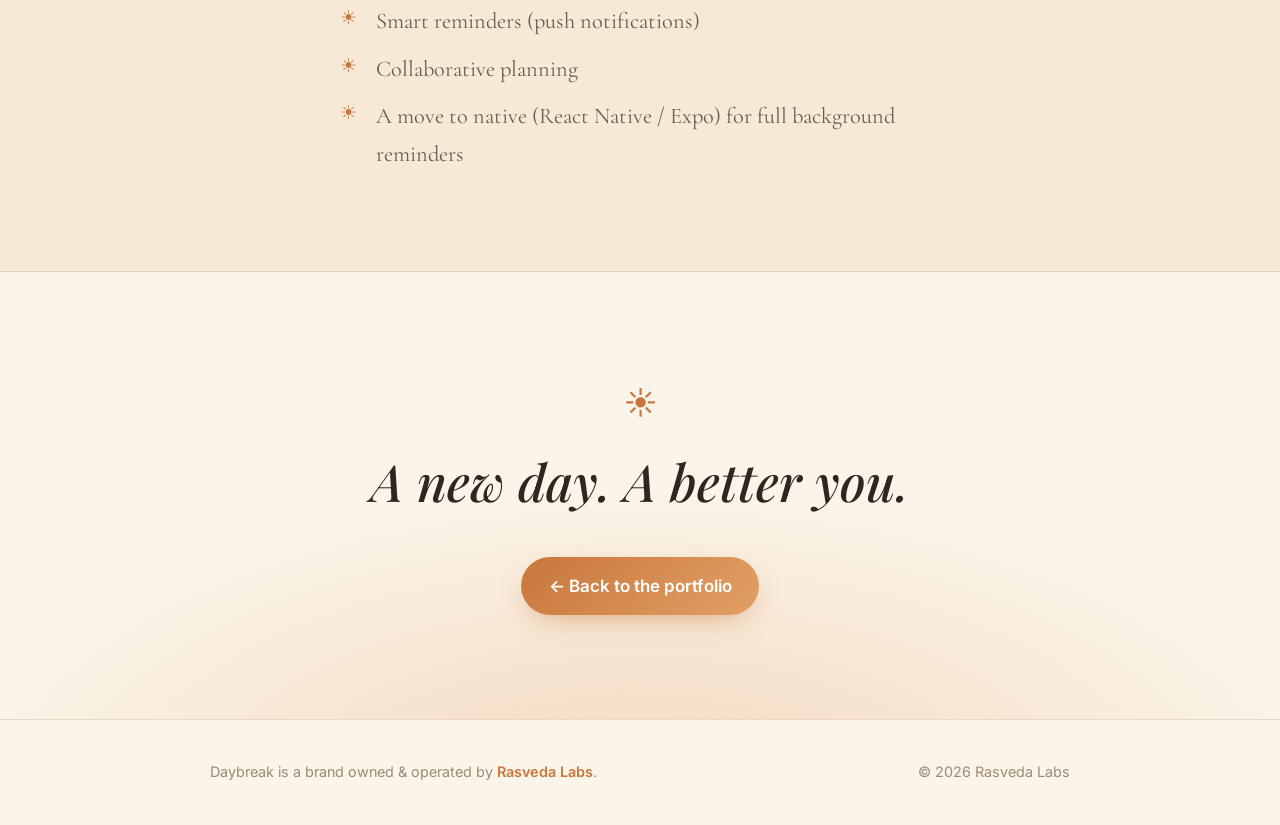
==== commit 3cf98f32: "Align portfolio copy with the real product code Verified each product repo against its case-study pa" ====
--- a/brands/daybreak.html
+++ b/brands/daybreak.html
@@ -108,9 +108,10 @@
           <article class="db-card reveal">
             <h3>Voice → structure</h3>
             <p>
-              Speech recognition in 12 languages plus semantic parsing via
-              Claude Haiku 4.5. The secretary orders the day by importance and
-              faithfully honours explicit positions.
+              On-device speech recognition in 12 languages, with optional AI parsing
+              via Claude Haiku 4.5 (enabled with your own Anthropic key). When on, the
+              secretary orders the day by importance and honours explicit positions;
+              when off, each spoken phrase simply becomes a card — no input is ever lost.
             </p>
           </article>
 
@@ -183,12 +184,13 @@
         <span class="db-kicker reveal">Under the hood</span>
         <h2 class="db-h2 reveal">Tech.</h2>
         <p class="reveal">
-          React 18 + TypeScript + Vite. Local storage (localStorage) and IndexedDB
-          for audio; the Web Speech API and MediaRecorder for capture;
-          drag-and-drop via <code>@dnd-kit</code>; the Anthropic SDK
-          (Claude Haiku 4.5) for parsing. Shipped as a PWA — installable,
-          offline-capable, with a self-updating service worker and CI/CD
-          deployment.
+          React 18 + TypeScript + Vite — fully client-side, no backend. Local storage
+          (localStorage) for state and IndexedDB for audio; the Web Speech API and
+          MediaRecorder for capture; drag-and-drop via <code>@dnd-kit</code>; an
+          optional Anthropic SDK (Claude Haiku 4.5) parsing layer, gated behind your
+          own API key. The habit logic (streaks, carry-over, progress) is pure and
+          unit-tested. Shipped as a PWA — installable, offline-capable, with a
+          self-updating service worker and CI/CD deployment.
         </p>
 
         <div class="db-stack reveal" aria-label="Technologies">
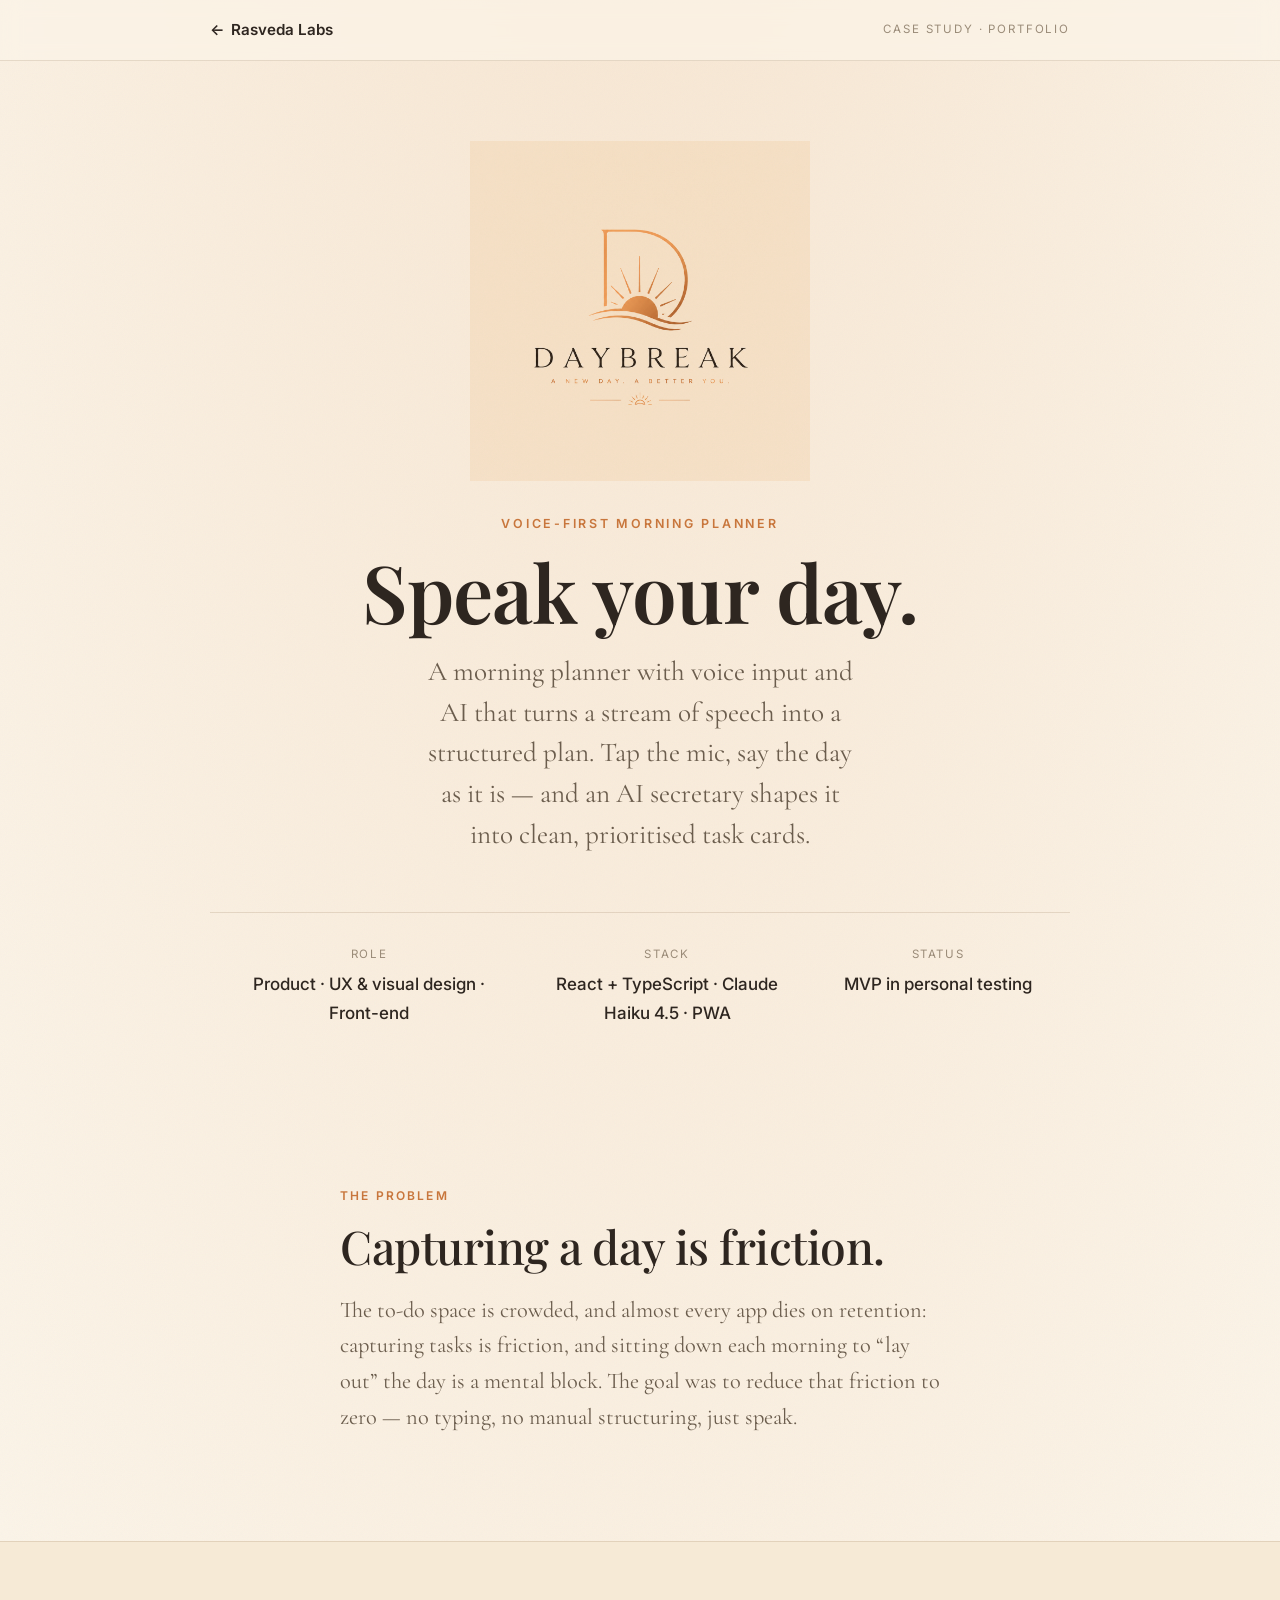
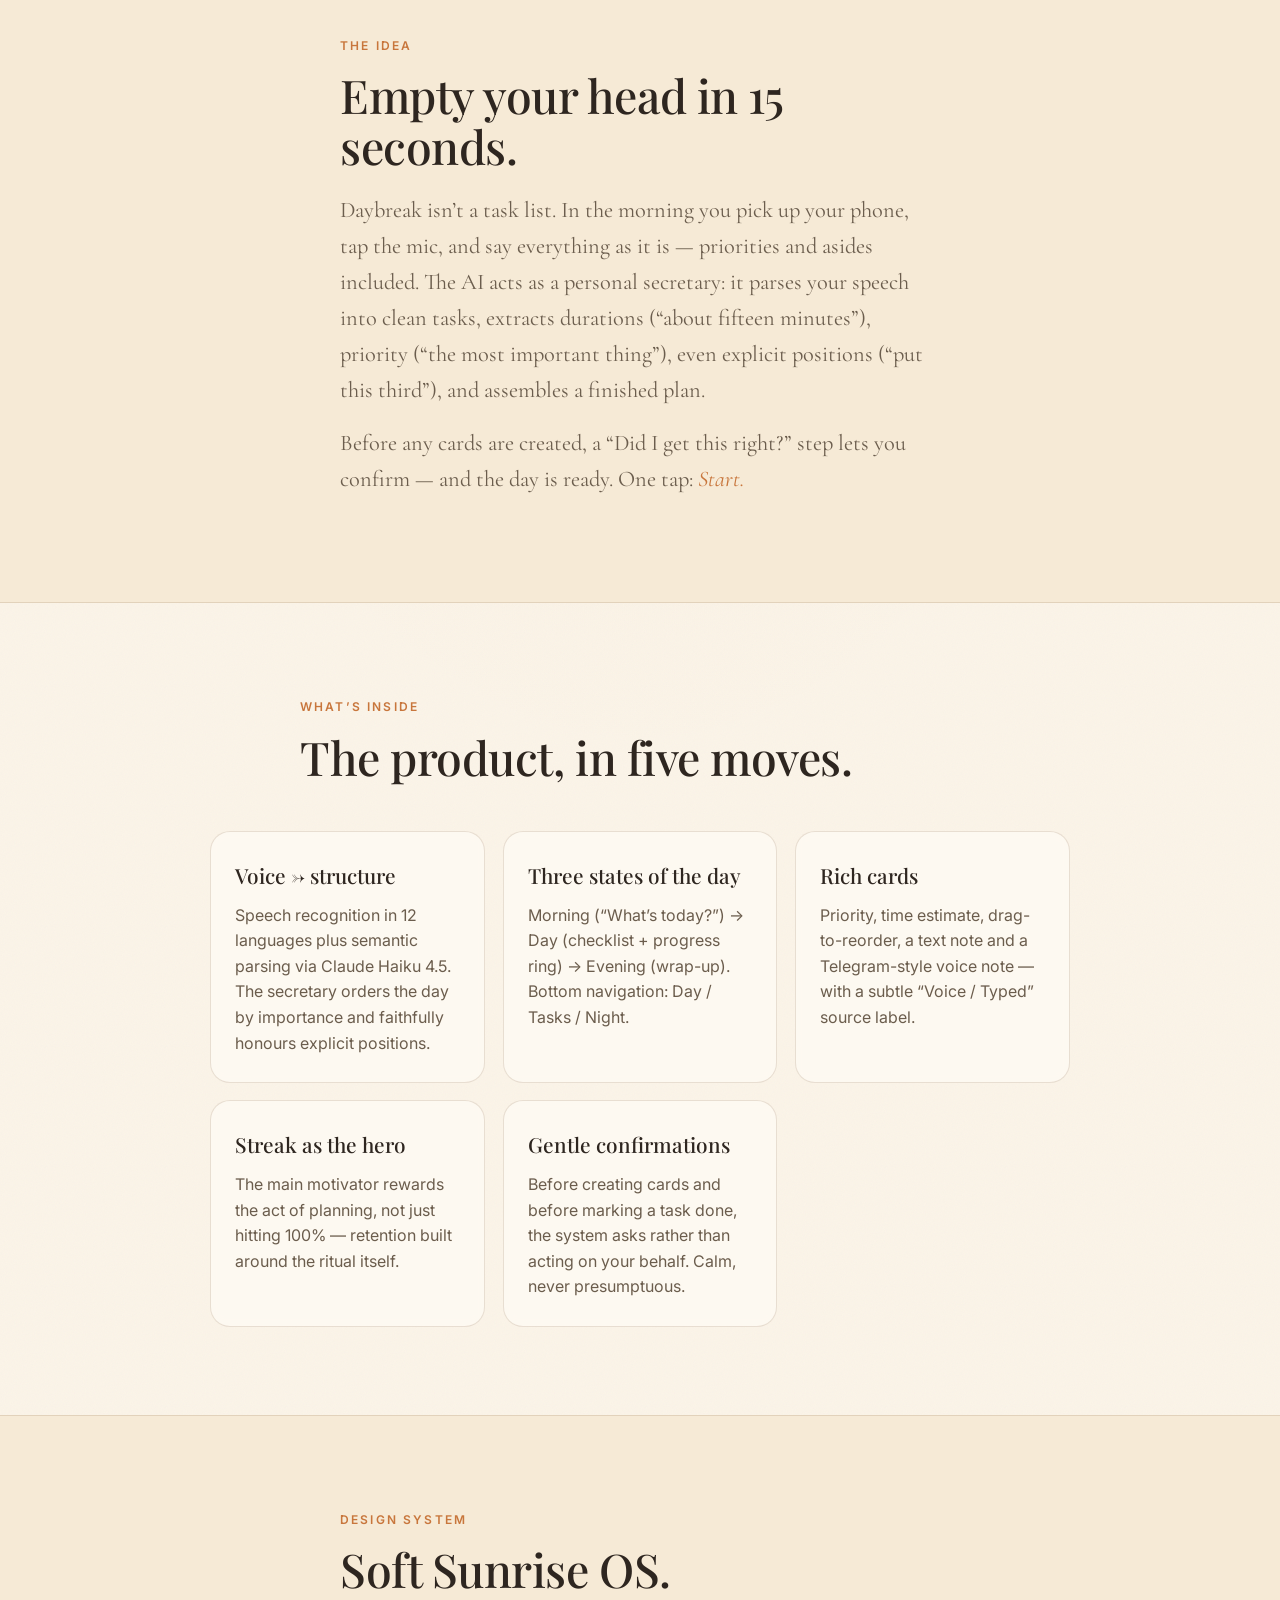
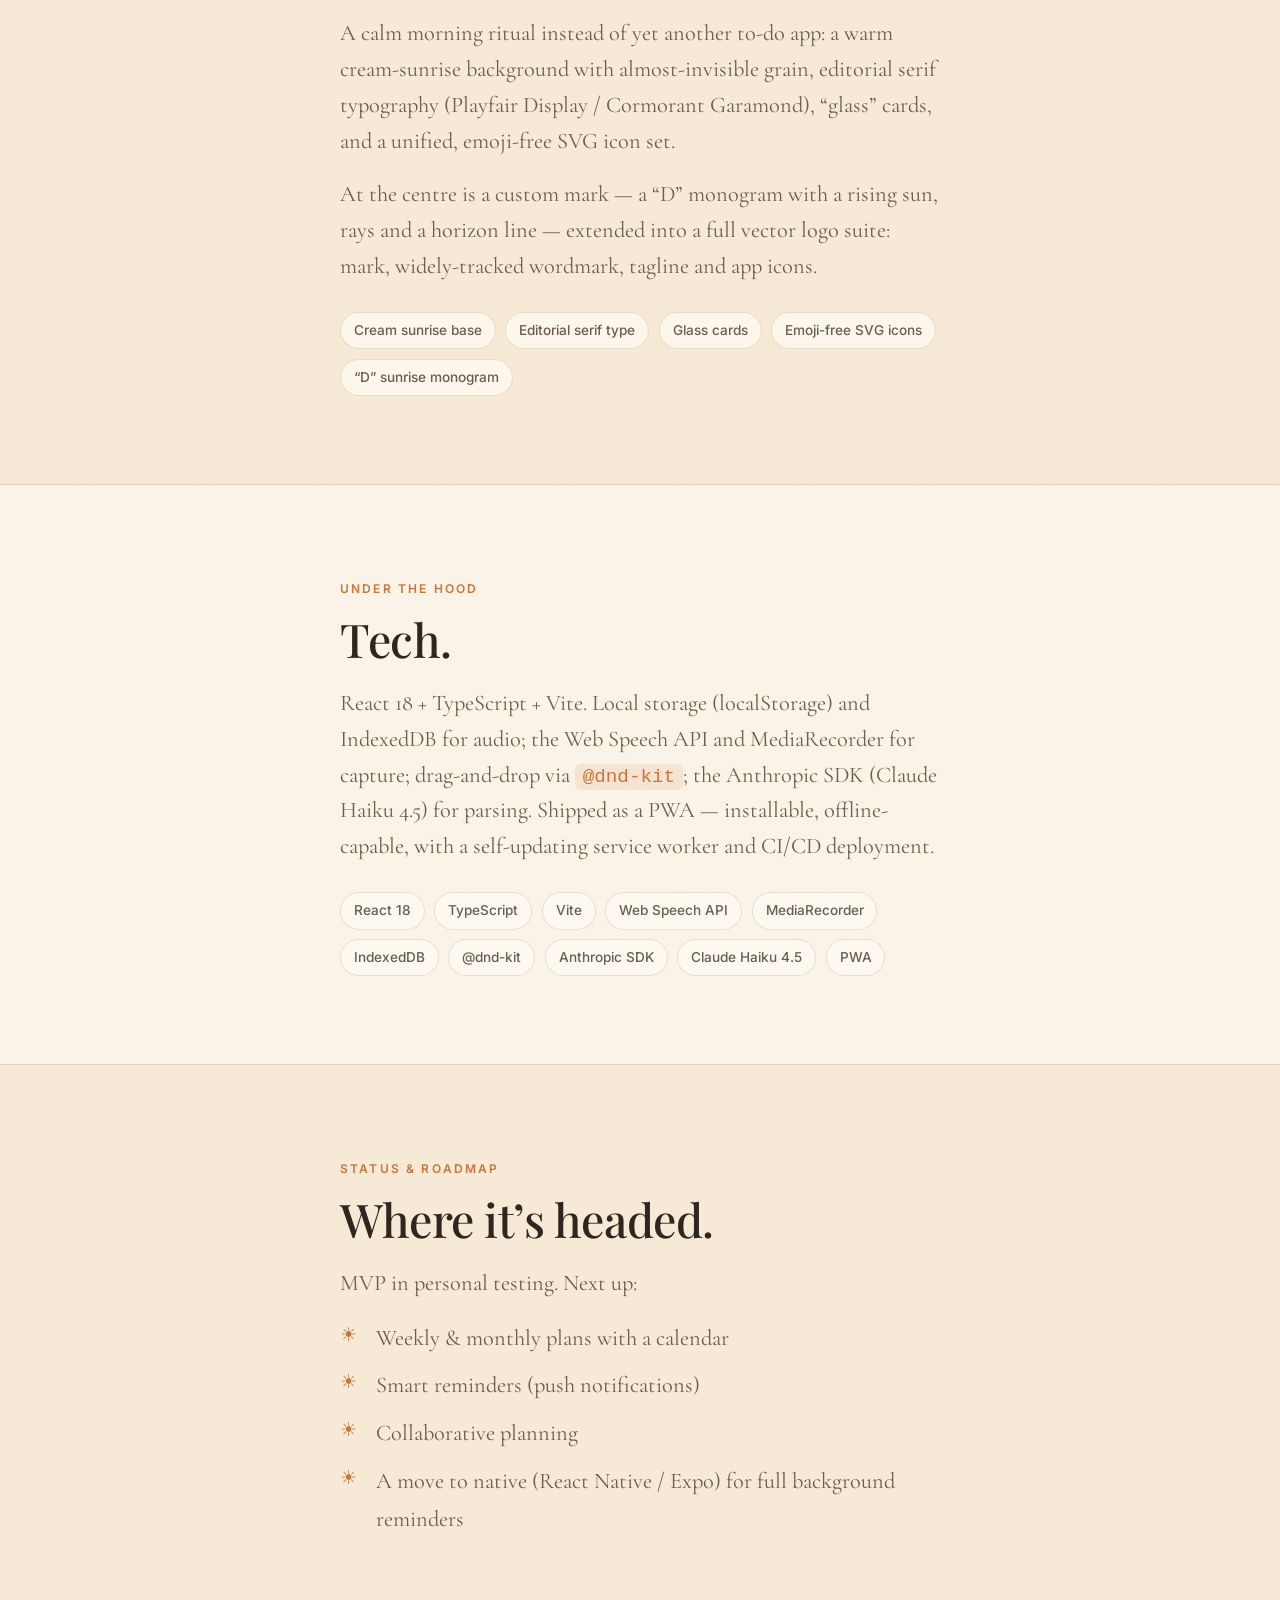
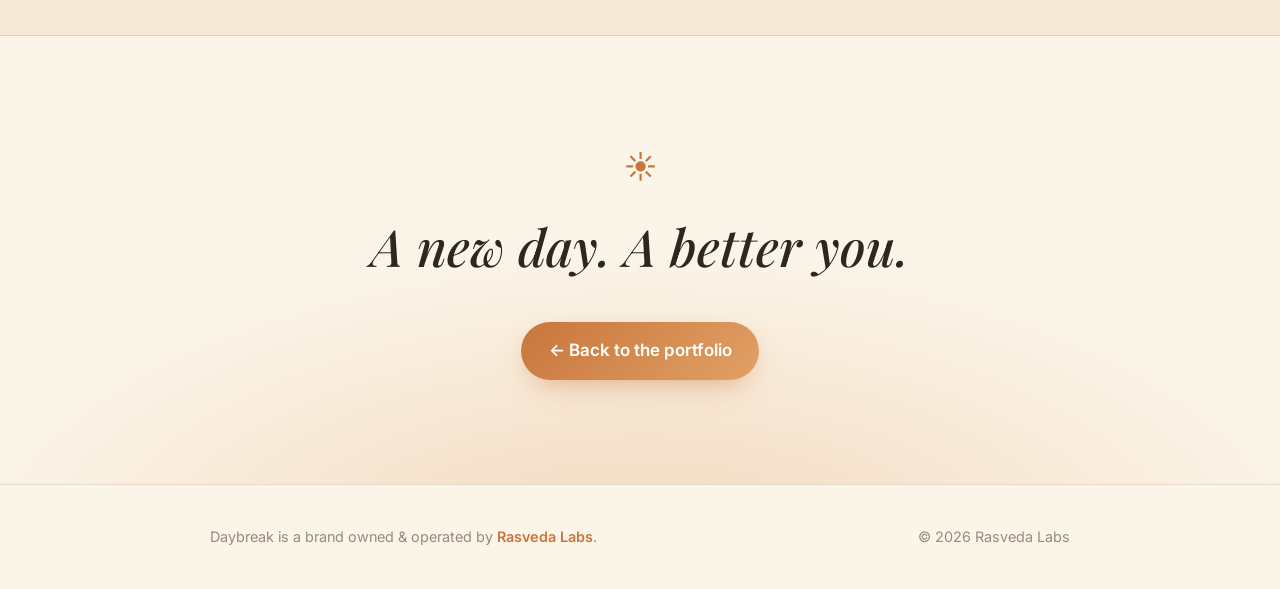
==== commit 33e8c8c2: "Add the Rasveda Labs logo and matching favicon - Add the official logo (gold "R" essence-drop monogr" ====
--- a/brands/daybreak.html
+++ b/brands/daybreak.html
@@ -13,7 +13,8 @@
   <meta property="og:site_name" content="Rasveda Labs" />
   <meta property="og:image" content="../assets/daybreak-logo.png" />
 
-  <link rel="icon" href="../assets/favicon.svg" type="image/svg+xml" />
+  <link rel="icon" type="image/png" href="../assets/rasveda-mark.png" />
+  <link rel="apple-touch-icon" href="../assets/rasveda-mark.png" />
   <link rel="preconnect" href="https://fonts.googleapis.com" />
   <link rel="preconnect" href="https://fonts.gstatic.com" crossorigin />
   <link href="https://fonts.googleapis.com/css2?family=Cormorant+Garamond:ital,wght@0,400;0,500;0,600;1,400&family=Playfair+Display:wght@400;500;600;700&family=Inter:wght@400;500;600&display=swap" rel="stylesheet" />
@@ -108,10 +109,9 @@
           <article class="db-card reveal">
             <h3>Voice → structure</h3>
             <p>
-              On-device speech recognition in 12 languages, with optional AI parsing
-              via Claude Haiku 4.5 (enabled with your own Anthropic key). When on, the
-              secretary orders the day by importance and honours explicit positions;
-              when off, each spoken phrase simply becomes a card — no input is ever lost.
+              Speech recognition in 12 languages plus semantic parsing via
+              Claude Haiku 4.5. The secretary orders the day by importance and
+              faithfully honours explicit positions.
             </p>
           </article>
 
@@ -184,13 +184,12 @@
         <span class="db-kicker reveal">Under the hood</span>
         <h2 class="db-h2 reveal">Tech.</h2>
         <p class="reveal">
-          React 18 + TypeScript + Vite — fully client-side, no backend. Local storage
-          (localStorage) for state and IndexedDB for audio; the Web Speech API and
-          MediaRecorder for capture; drag-and-drop via <code>@dnd-kit</code>; an
-          optional Anthropic SDK (Claude Haiku 4.5) parsing layer, gated behind your
-          own API key. The habit logic (streaks, carry-over, progress) is pure and
-          unit-tested. Shipped as a PWA — installable, offline-capable, with a
-          self-updating service worker and CI/CD deployment.
+          React 18 + TypeScript + Vite. Local storage (localStorage) and IndexedDB
+          for audio; the Web Speech API and MediaRecorder for capture;
+          drag-and-drop via <code>@dnd-kit</code>; the Anthropic SDK
+          (Claude Haiku 4.5) for parsing. Shipped as a PWA — installable,
+          offline-capable, with a self-updating service worker and CI/CD
+          deployment.
         </p>
 
         <div class="db-stack reveal" aria-label="Technologies">
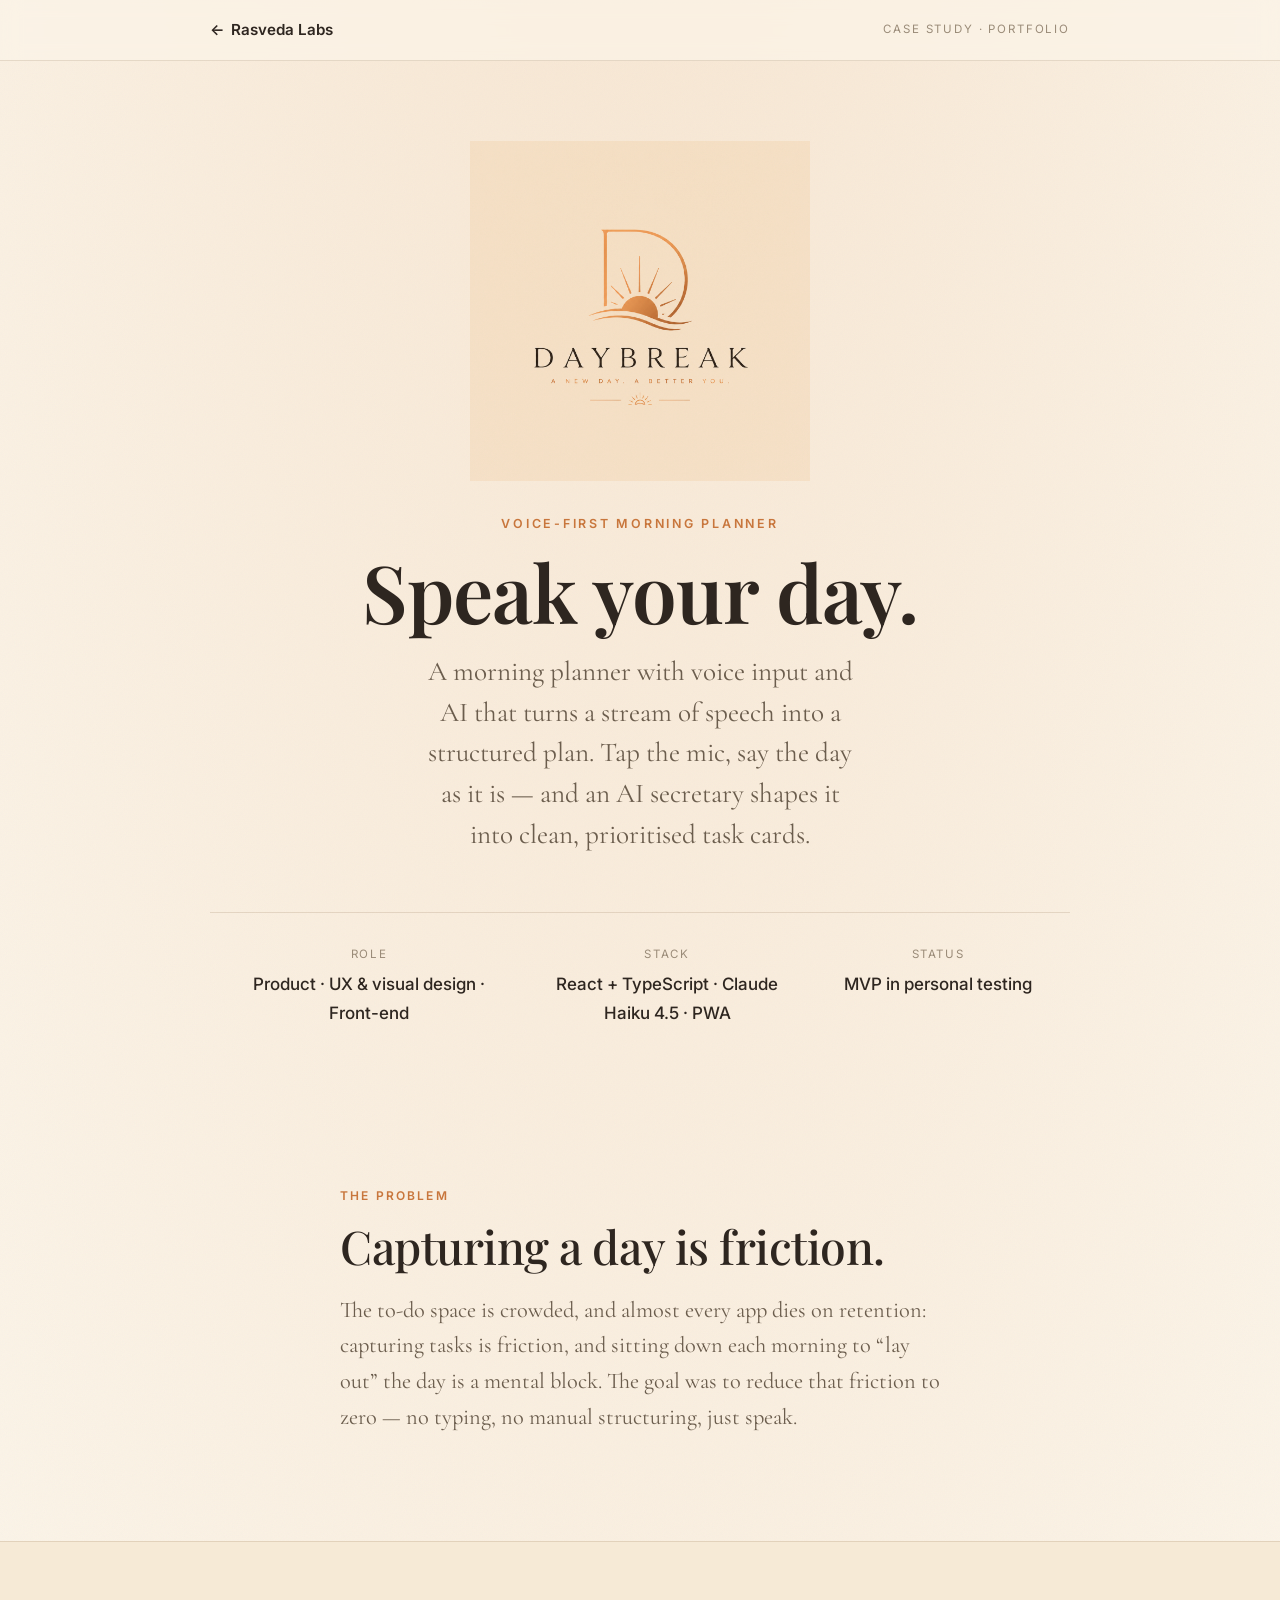
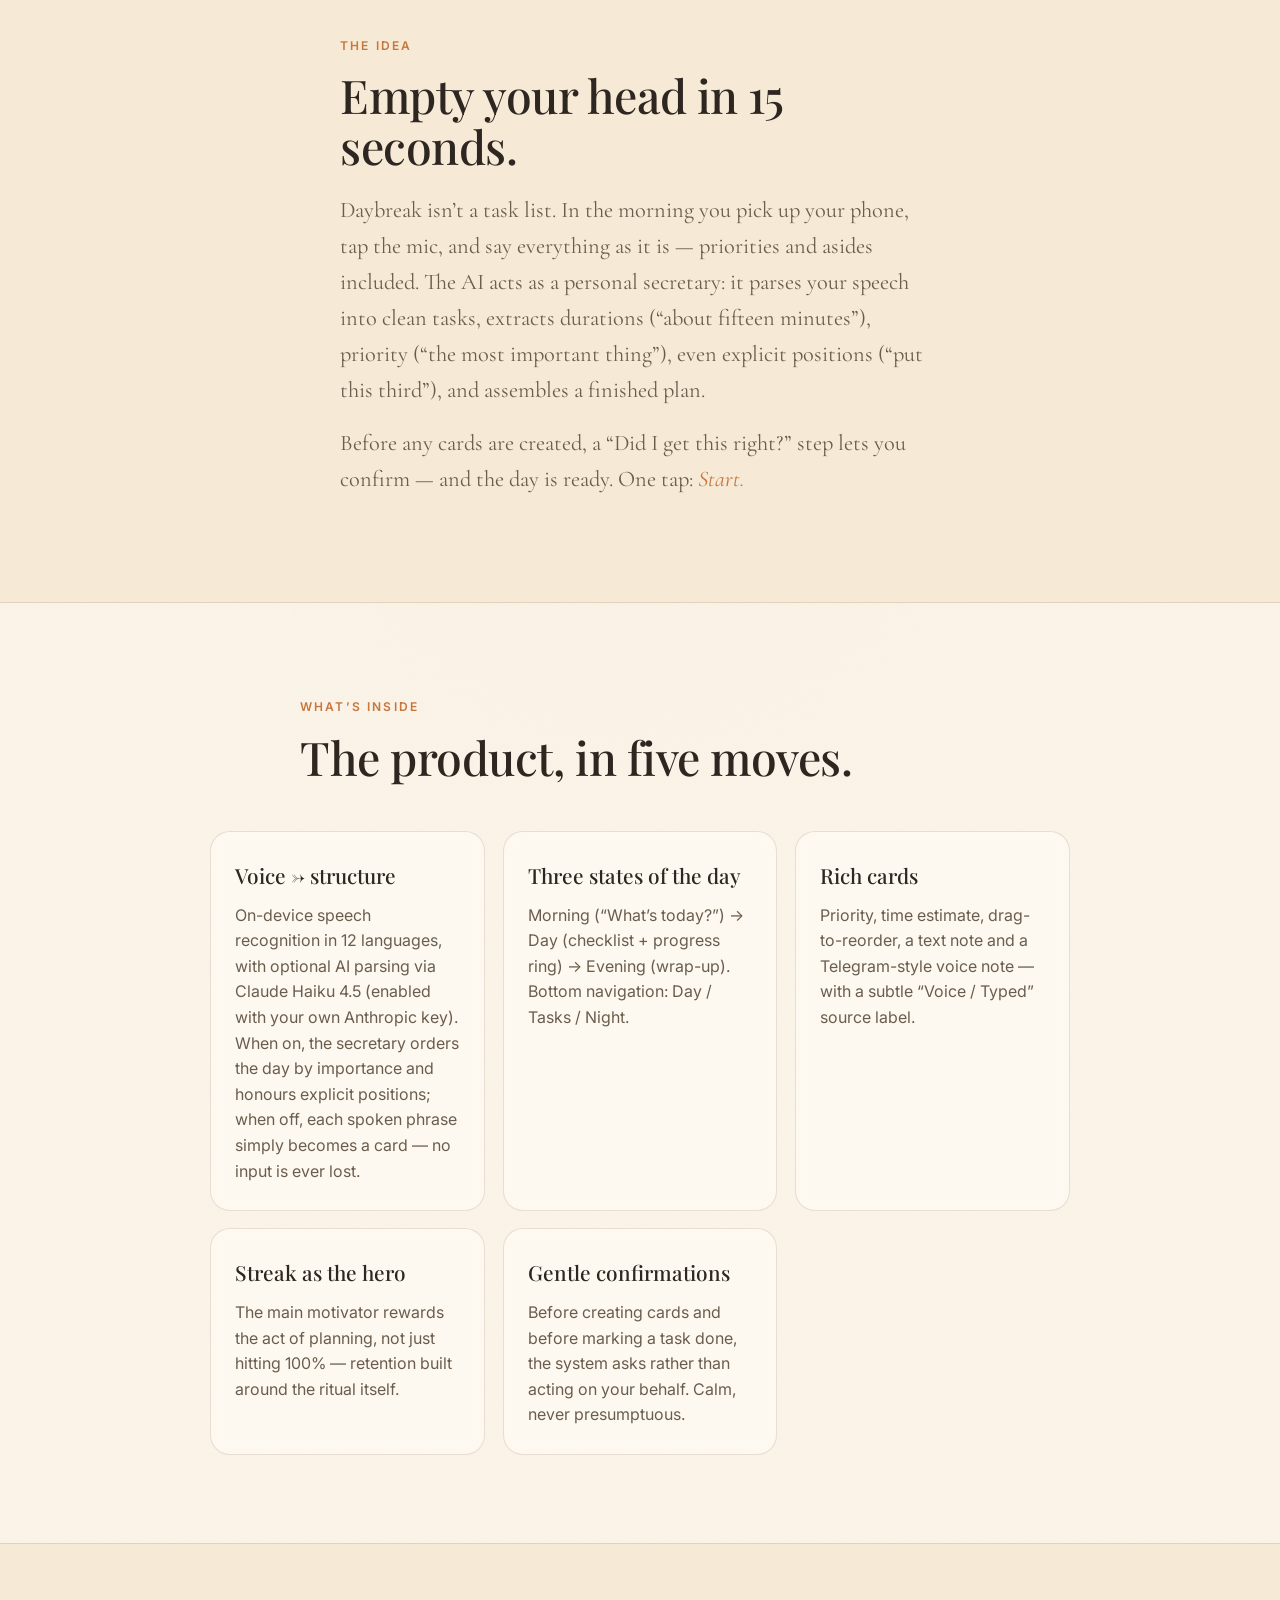
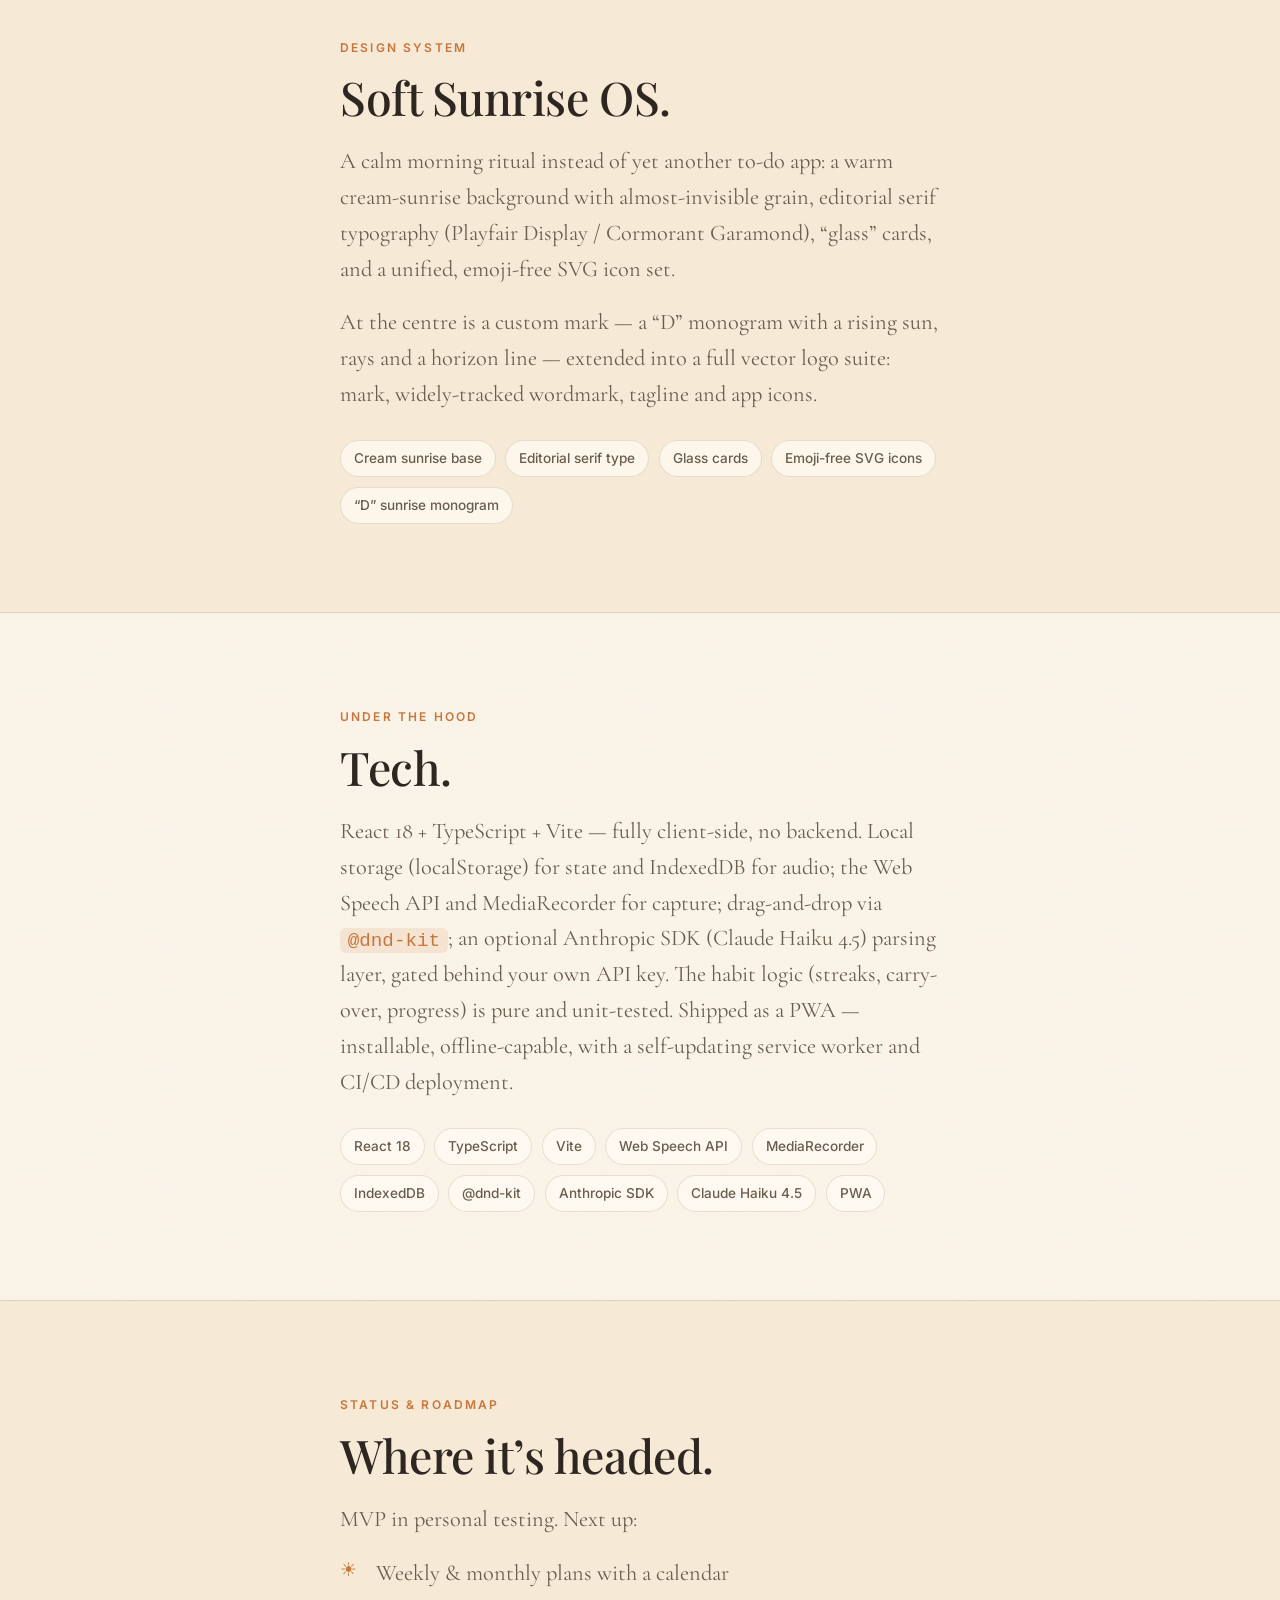
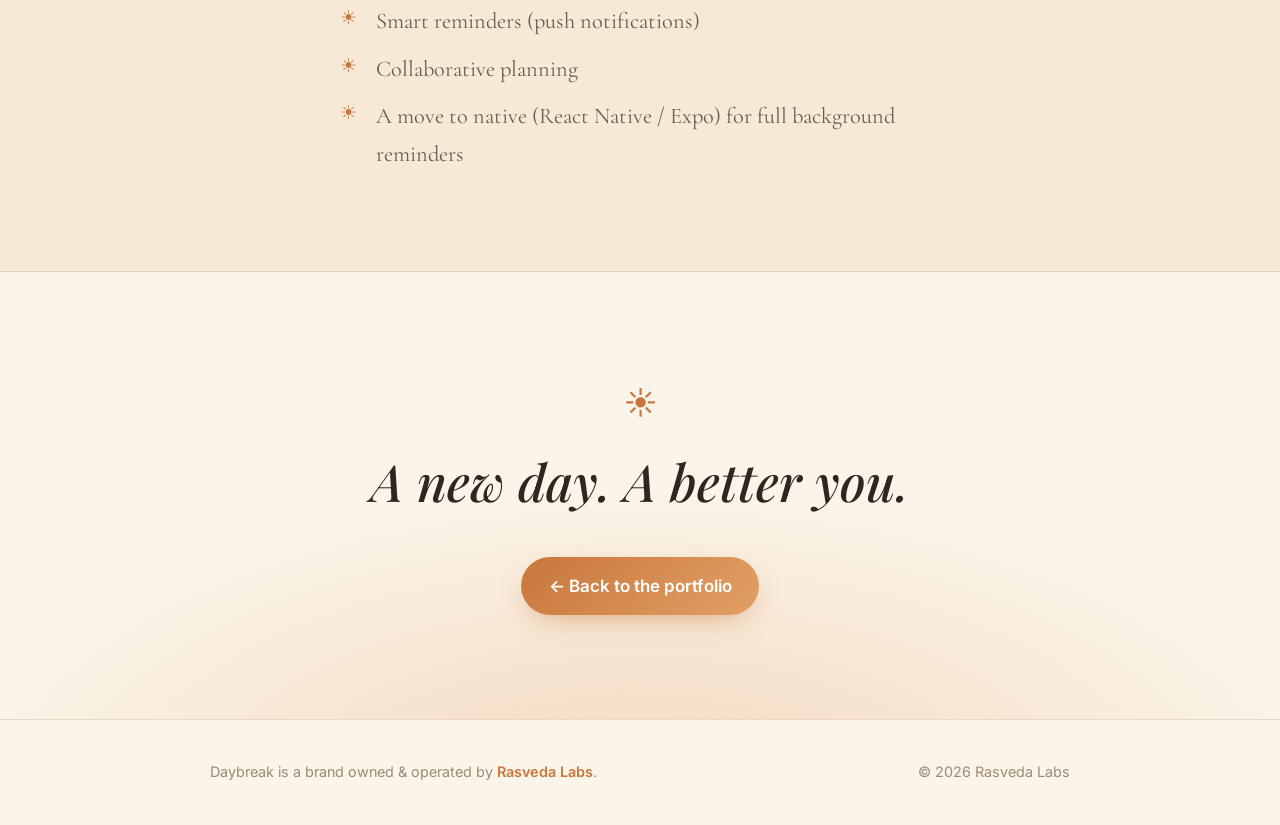
==== commit 0cf16f84: "Align portfolio copy with the real product code (#10) * Align portfolio copy with the real product c" ====
--- a/brands/daybreak.html
+++ b/brands/daybreak.html
@@ -109,9 +109,10 @@
           <article class="db-card reveal">
             <h3>Voice → structure</h3>
             <p>
-              Speech recognition in 12 languages plus semantic parsing via
-              Claude Haiku 4.5. The secretary orders the day by importance and
-              faithfully honours explicit positions.
+              On-device speech recognition in 12 languages, with optional AI parsing
+              via Claude Haiku 4.5 (enabled with your own Anthropic key). When on, the
+              secretary orders the day by importance and honours explicit positions;
+              when off, each spoken phrase simply becomes a card — no input is ever lost.
             </p>
           </article>
 
@@ -184,12 +185,13 @@
         <span class="db-kicker reveal">Under the hood</span>
         <h2 class="db-h2 reveal">Tech.</h2>
         <p class="reveal">
-          React 18 + TypeScript + Vite. Local storage (localStorage) and IndexedDB
-          for audio; the Web Speech API and MediaRecorder for capture;
-          drag-and-drop via <code>@dnd-kit</code>; the Anthropic SDK
-          (Claude Haiku 4.5) for parsing. Shipped as a PWA — installable,
-          offline-capable, with a self-updating service worker and CI/CD
-          deployment.
+          React 18 + TypeScript + Vite — fully client-side, no backend. Local storage
+          (localStorage) for state and IndexedDB for audio; the Web Speech API and
+          MediaRecorder for capture; drag-and-drop via <code>@dnd-kit</code>; an
+          optional Anthropic SDK (Claude Haiku 4.5) parsing layer, gated behind your
+          own API key. The habit logic (streaks, carry-over, progress) is pure and
+          unit-tested. Shipped as a PWA — installable, offline-capable, with a
+          self-updating service worker and CI/CD deployment.
         </p>
 
         <div class="db-stack reveal" aria-label="Technologies">
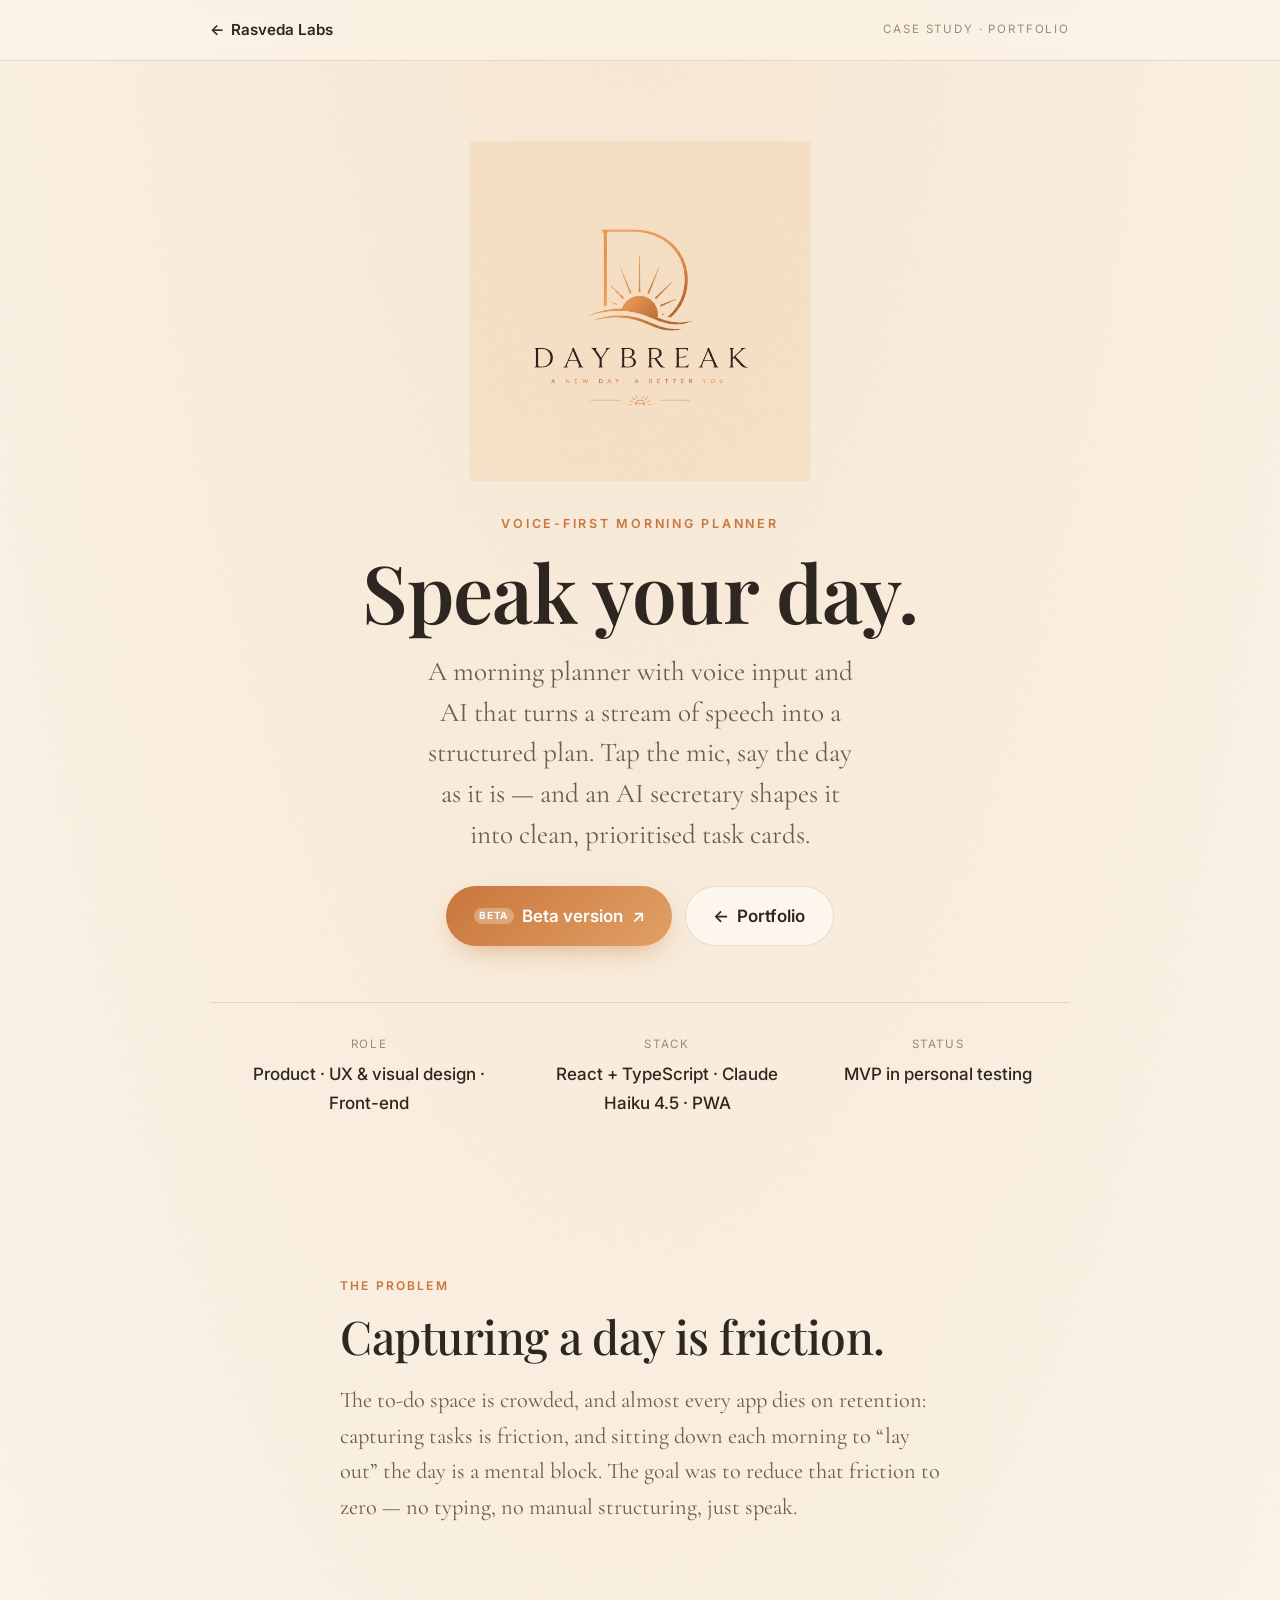
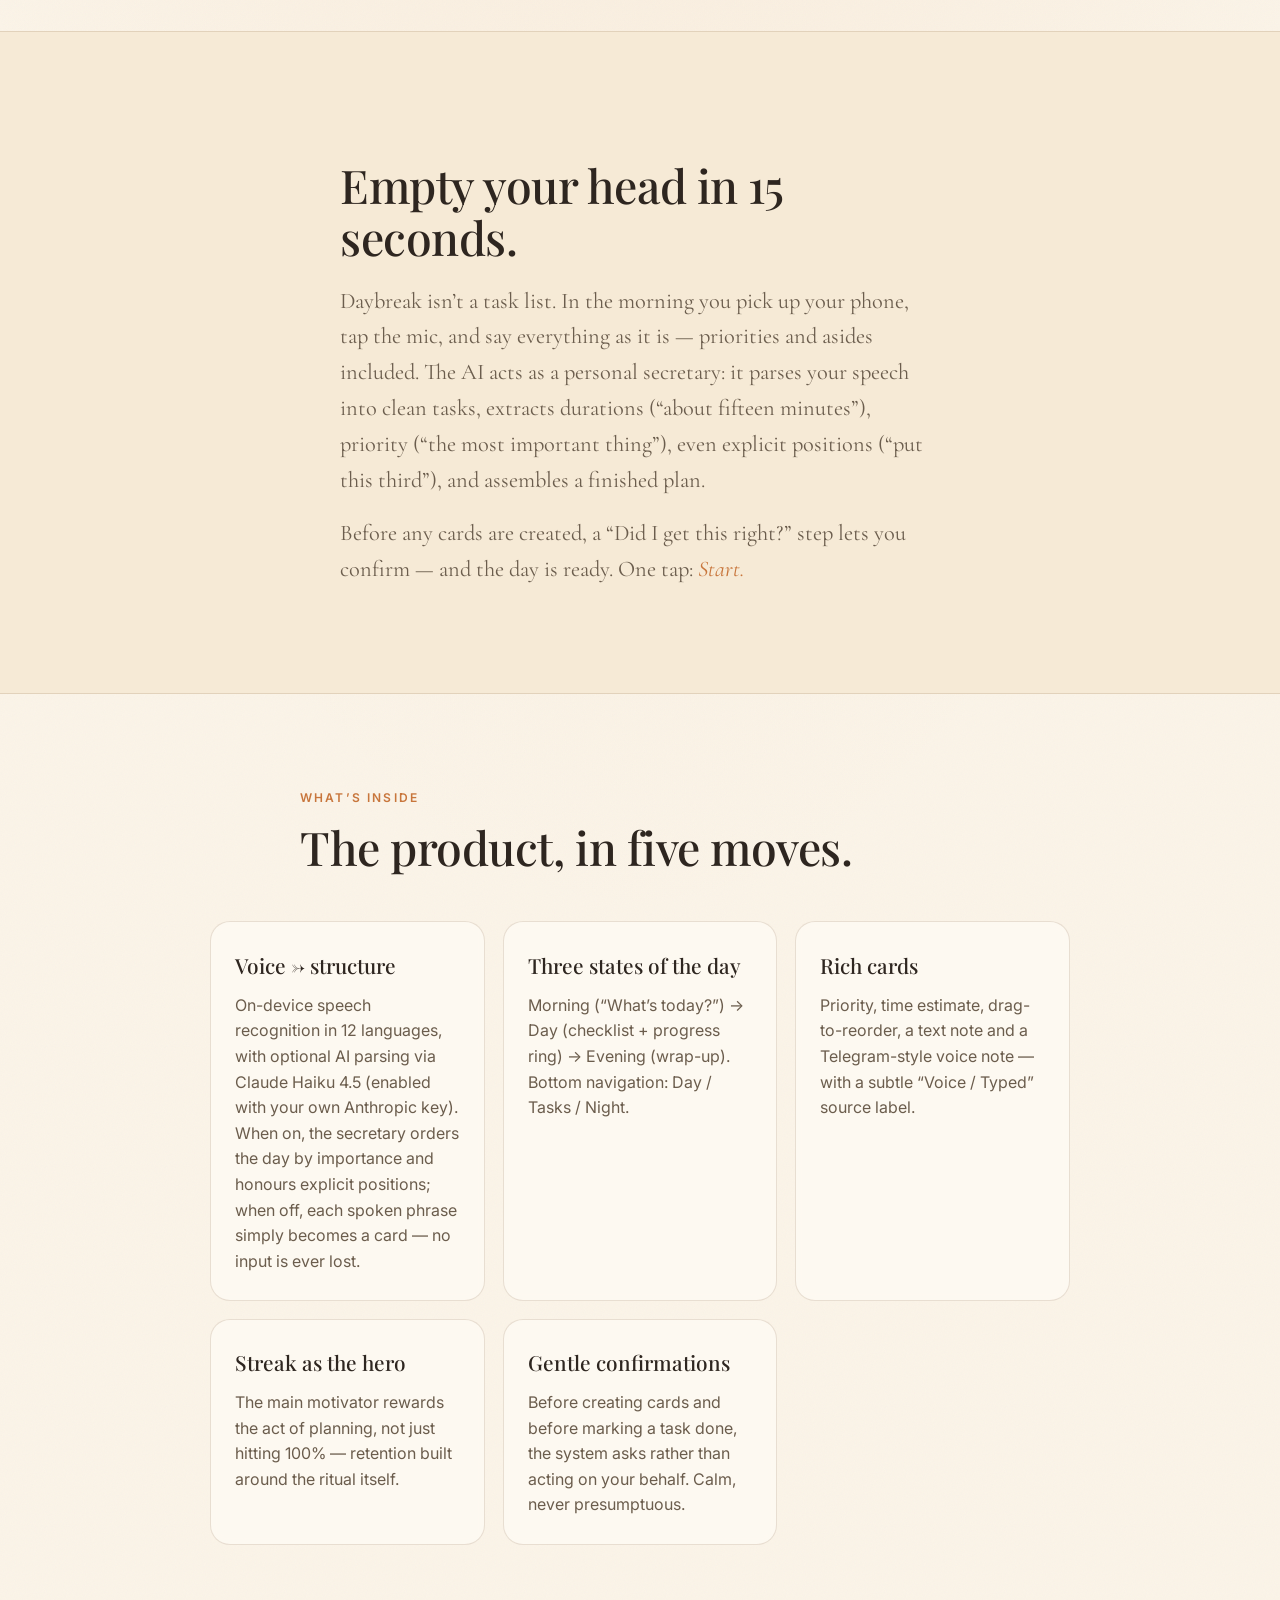
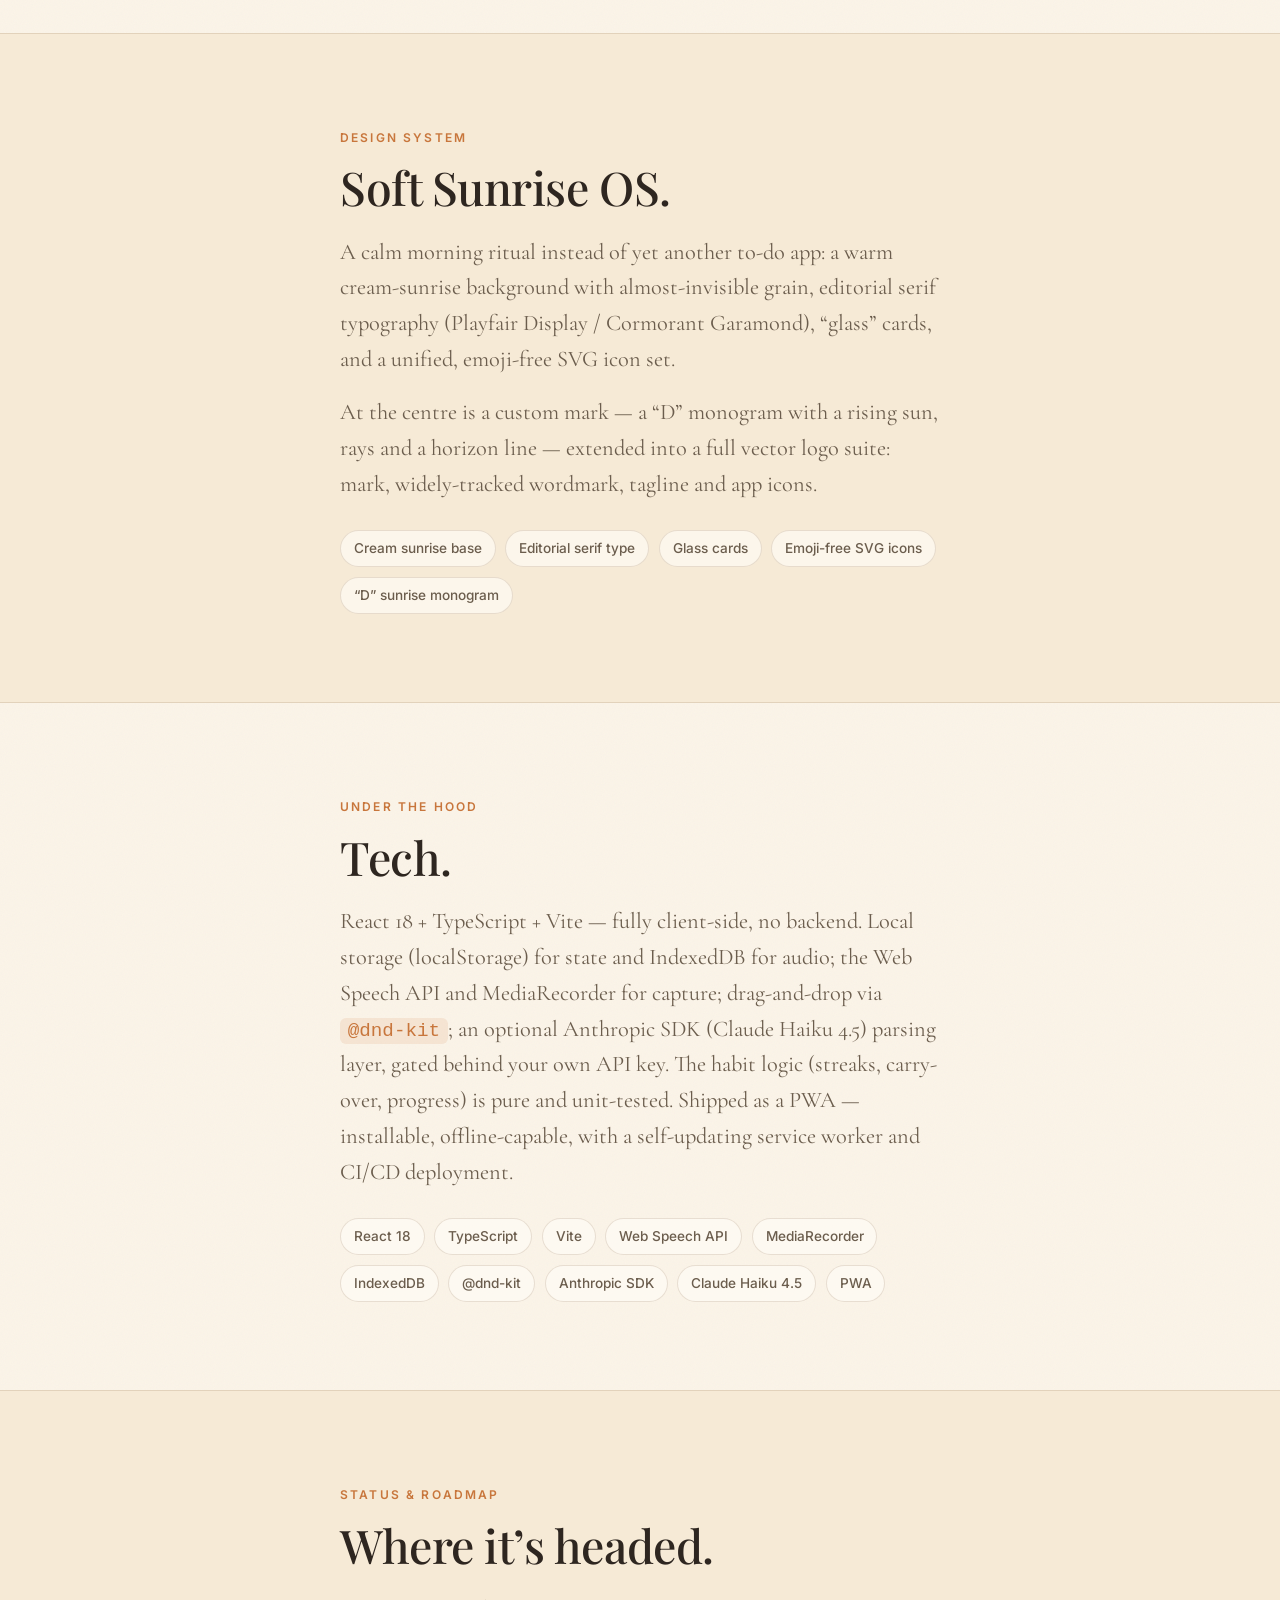
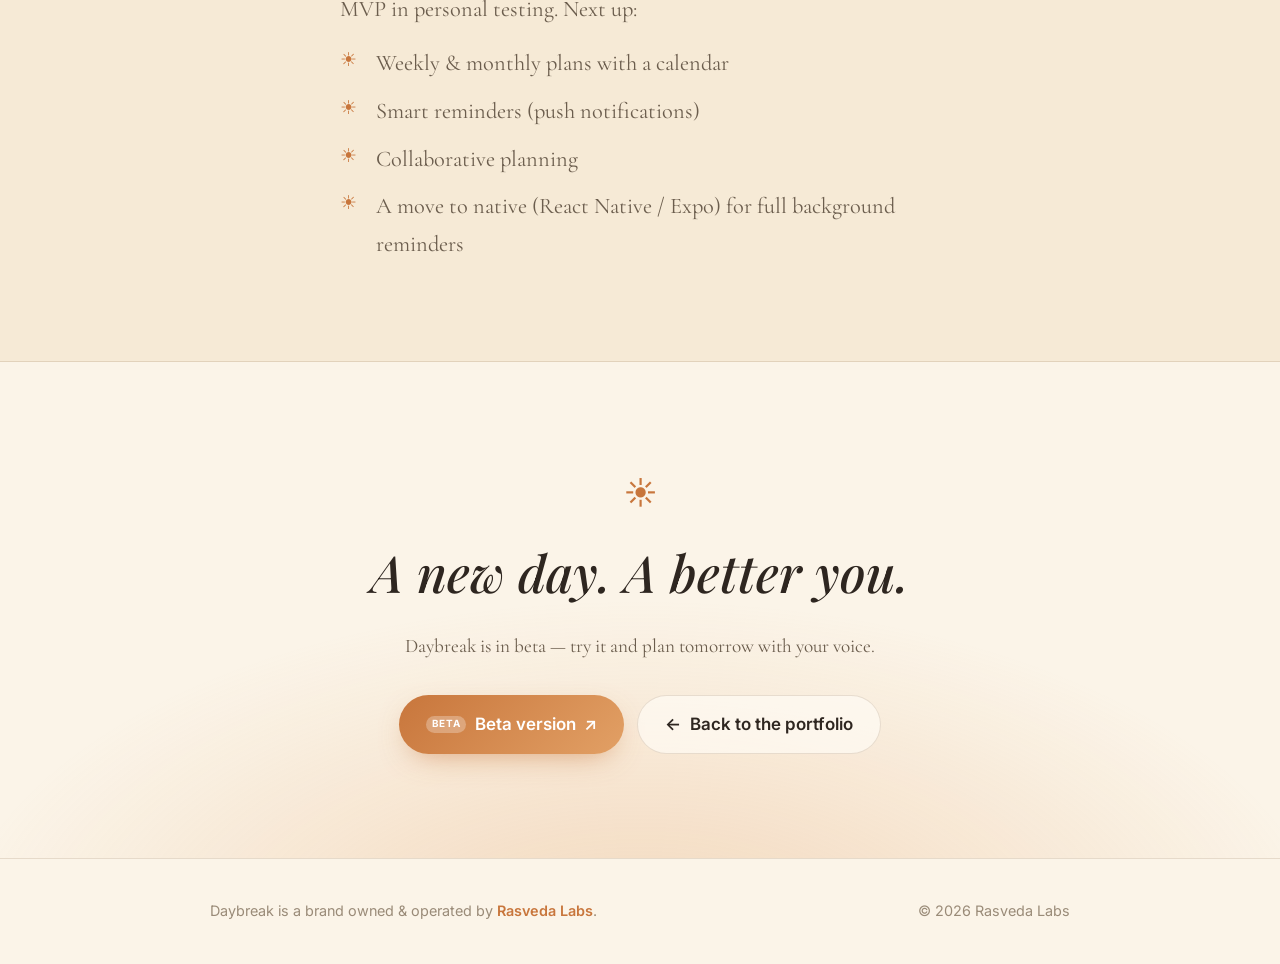
==== commit 9e202e4a: "Link Daybreak's beta as a "Beta version" button Daybreak runs on a temporary GitHub Pages URL (no do" ====
--- a/brands/daybreak.html
+++ b/brands/daybreak.html
@@ -13,8 +13,8 @@
   <meta property="og:site_name" content="Rasveda Labs" />
   <meta property="og:image" content="../assets/daybreak-logo.png" />
 
-  <link rel="icon" type="image/png" href="../assets/rasveda-mark.png" />
-  <link rel="apple-touch-icon" href="../assets/rasveda-mark.png" />
+  <link rel="icon" type="image/png" href="../assets/rasveda-favicon.png?v=3" />
+  <link rel="apple-touch-icon" href="../assets/rasveda-icon.png?v=3" />
   <link rel="preconnect" href="https://fonts.googleapis.com" />
   <link rel="preconnect" href="https://fonts.gstatic.com" crossorigin />
   <link href="https://fonts.googleapis.com/css2?family=Cormorant+Garamond:ital,wght@0,400;0,500;0,600;1,400&family=Playfair+Display:wght@400;500;600;700&family=Inter:wght@400;500;600&display=swap" rel="stylesheet" />
@@ -45,6 +45,15 @@
           into a structured plan. Tap the mic, say the day as it is — and an AI
           secretary shapes it into clean, prioritised task cards.
         </p>
+
+        <div class="db-hero__actions reveal">
+          <a class="db-btn" href="https://adisabeba33.github.io/Daybreak/" target="_blank" rel="noopener">
+            <span class="db-btn__badge">Beta</span> Beta version <span aria-hidden="true">↗</span>
+          </a>
+          <a class="db-btn-ghost" href="../index.html#brands">
+            <span aria-hidden="true">←</span> Portfolio
+          </a>
+        </div>
 
         <dl class="db-meta reveal" aria-label="Project details">
           <div>
@@ -225,7 +234,15 @@
       <div class="db-container">
         <p class="db-cta__mark reveal">☀</p>
         <h2 class="db-cta__title reveal">A new day. A better you.</h2>
-        <a class="db-btn reveal" href="../index.html#brands">← Back to the portfolio</a>
+        <p class="db-cta__lead reveal">Daybreak is in beta — try it and plan tomorrow with your voice.</p>
+        <div class="db-cta__actions reveal">
+          <a class="db-btn" href="https://adisabeba33.github.io/Daybreak/" target="_blank" rel="noopener">
+            <span class="db-btn__badge">Beta</span> Beta version <span aria-hidden="true">↗</span>
+          </a>
+          <a class="db-btn-ghost" href="../index.html#brands">
+            <span aria-hidden="true">←</span> Back to the portfolio
+          </a>
+        </div>
       </div>
     </section>
   </main>
--- a/styles/daybreak.css
+++ b/styles/daybreak.css
@@ -233,8 +233,9 @@
   font-family: var(--db-serif);
   font-weight: 500; font-style: italic;
   font-size: clamp(2rem, 5vw, 3.2rem);
-  margin: 0 0 2rem;
-}
+  margin: 0 0 0.9rem;
+}
+.db-cta__lead { font-family: var(--db-serif2); color: var(--db-ink-soft); font-size: 1.2rem; margin: 0 0 2rem; }
 .db-btn {
   display: inline-flex; align-items: center; gap: 0.5em;
   padding: 0.85em 1.6em; border-radius: 999px;
@@ -245,6 +246,24 @@
   transition: transform 0.25s var(--db-ease), box-shadow 0.25s var(--db-ease);
 }
 .db-btn:hover { transform: translateY(-2px); box-shadow: 0 16px 40px -12px rgba(200, 118, 60, 0.8); }
+.db-btn__badge {
+  font-size: 0.62rem; font-weight: 700; letter-spacing: 0.08em;
+  text-transform: uppercase; line-height: 1;
+  padding: 0.32em 0.55em; border-radius: 999px;
+  background: rgba(255, 255, 255, 0.28); color: #fff;
+}
+.db-btn-ghost {
+  display: inline-flex; align-items: center; gap: 0.5em;
+  padding: 0.85em 1.6em; border-radius: 999px;
+  font-weight: 600; font-family: var(--db-sans);
+  color: var(--db-ink); border: 1px solid var(--db-line); background: var(--db-card);
+  transition: border-color 0.25s var(--db-ease), color 0.25s var(--db-ease);
+}
+.db-btn-ghost:hover { border-color: var(--db-accent); color: var(--db-accent); }
+.db-hero__actions, .db-cta__actions {
+  display: flex; flex-wrap: wrap; gap: 0.8rem; justify-content: center;
+}
+.db-hero__actions { margin: 1.9rem 0 0; }
 
 /* ---------- Footer ---------- */
 .db-footer {
